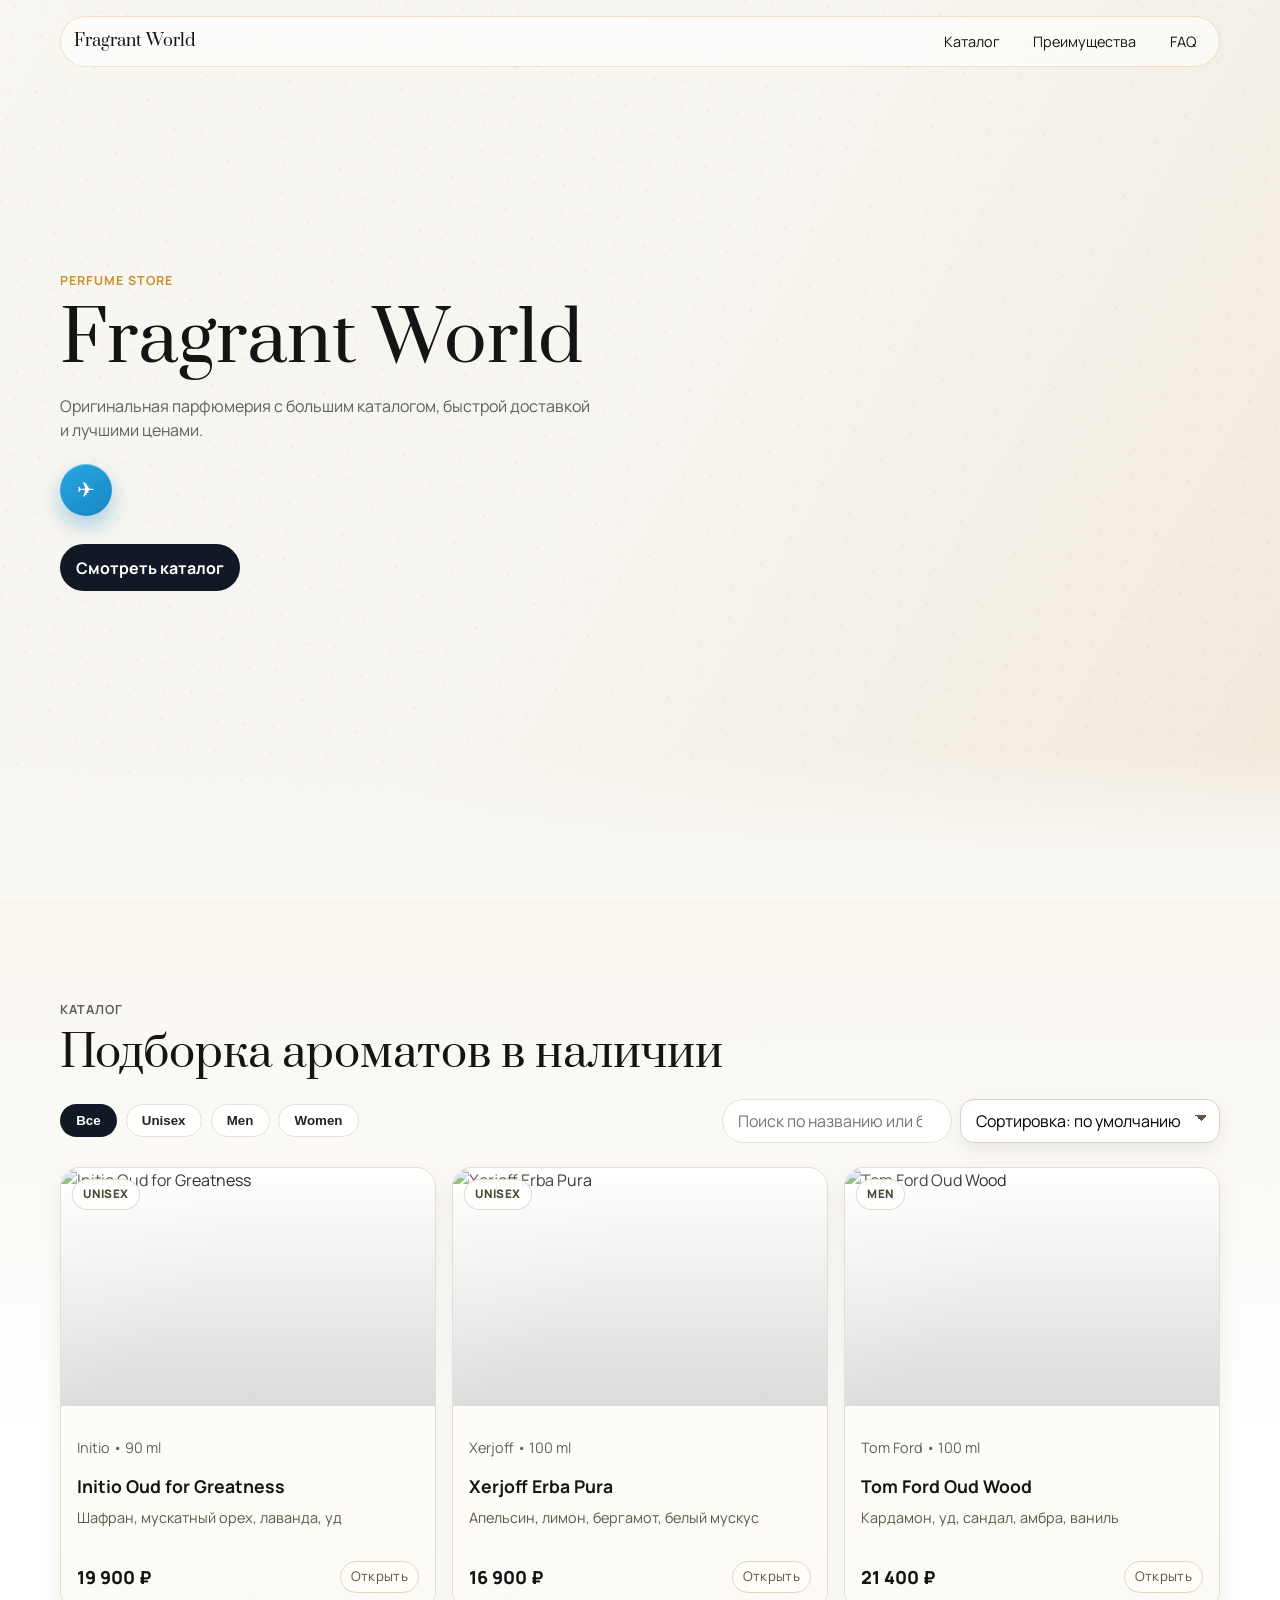
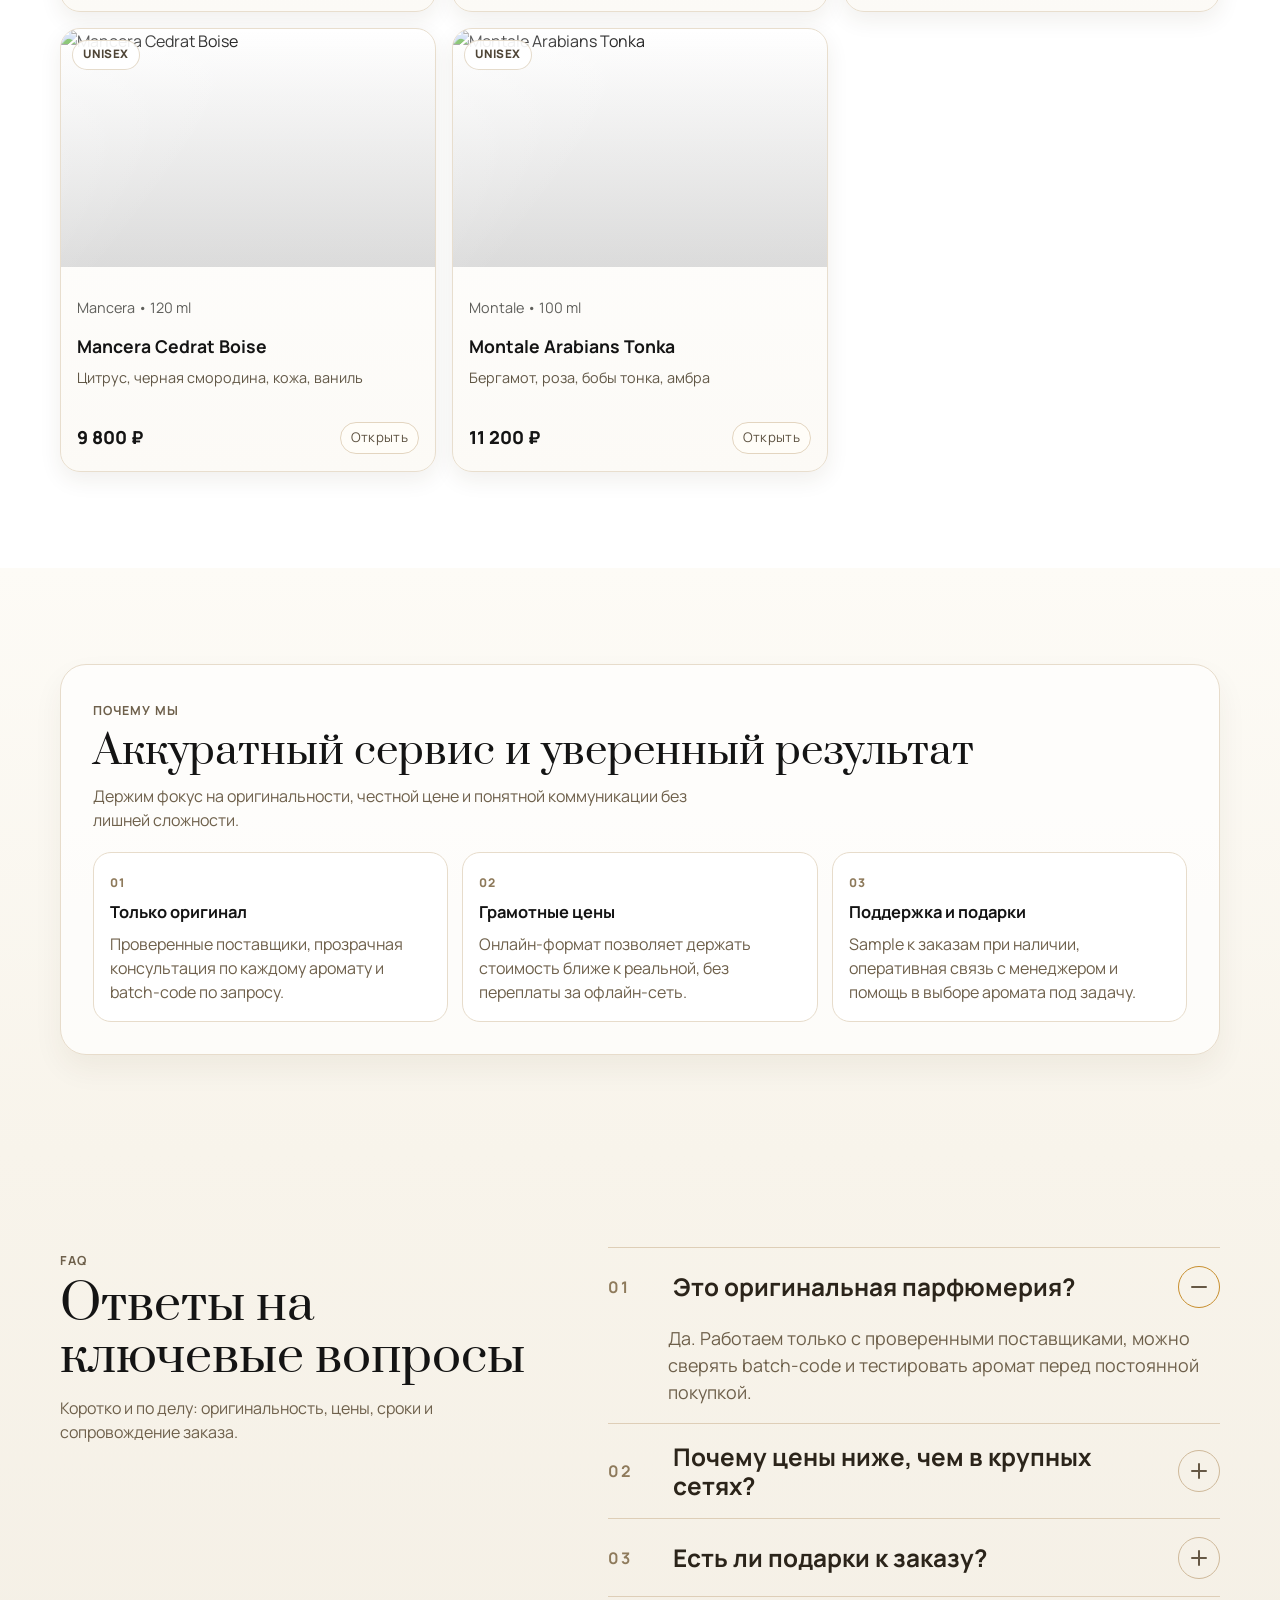
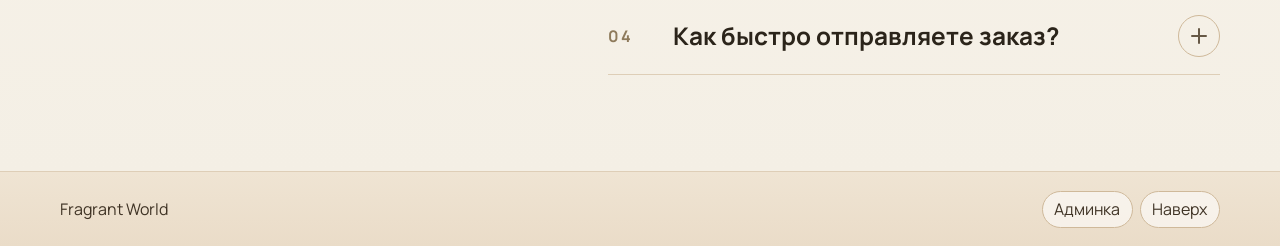
==== index.html @ 187e5f19 "Initial commit: perfume store website with admin panel" ====
<!doctype html>
<html lang="ru">
<head>
  <meta charset="UTF-8" />
  <meta name="viewport" content="width=device-width, initial-scale=1.0" />
  <title>Fragrant World | Каталог парфюмерии</title>
  <link rel="preconnect" href="https://fonts.googleapis.com" />
  <link rel="preconnect" href="https://fonts.gstatic.com" crossorigin />
  <link href="https://fonts.googleapis.com/css2?family=Manrope:wght@400;500;700;800&family=Prata&display=swap" rel="stylesheet" />
  <link rel="stylesheet" href="styles.css" />
</head>
<body>
  <header class="hero" id="top">
    <div class="hero__texture"></div>

    <div class="topbar-wrap">
      <div class="container topbar">
        <a class="brand-mini" href="#top">Fragrant World</a>
        <nav class="top-nav">
          <a href="#catalog">Каталог</a>
          <a href="#about">Преимущества</a>
          <a href="#faq">FAQ</a>
        </nav>
      </div>
    </div>

    <div class="container hero__content">
      <div class="hero__left reveal">
        <p class="eyebrow">Perfume Store</p>
        <h1>Fragrant World</h1>
        <p class="subtitle">Оригинальная парфюмерия с большим каталогом, быстрой доставкой и лучшими ценами.</p>

        <div class="social-row">
          <a class="social-link" href="https://t.me/fragrantworlddstore" target="_blank" rel="noopener" aria-label="Telegram канал">
            <span aria-hidden="true">✈</span>
          </a>
        </div>

        <a class="scroll-link" href="#catalog">Смотреть каталог</a>
      </div>

      <div class="hero__right reveal">
        <div class="model-stage">
          <model-viewer
            id="perfumeModel"
            class="perfume-model"
            src="assets/models/perfume.glb"
            camera-controls
            auto-rotate
            rotation-per-second="18deg"
            shadow-intensity="1"
            exposure="1.08"
            ar
          ></model-viewer>

          <div id="cssBottleFallback" class="bottle-scene" aria-hidden="true" hidden>
            <div class="shadow"></div>
            <div class="bottle">
              <div class="bottle-cap"></div>
              <div class="bottle-neck"></div>
              <div class="bottle-body">
                <span class="label-top">FW</span>
                <span class="label-main">PERFUME</span>
                <span class="label-sub">EXTRAIT</span>
              </div>
              <div class="glow-ring"></div>
            </div>
          </div>
        </div>
      </div>
    </div>
  </header>

  <main>
    <section class="section section--light" id="catalog">
      <div class="container">
        <div class="section-head reveal">
          <p class="eyebrow">Каталог</p>
          <h2>Подборка ароматов в наличии</h2>
        </div>

        <div class="catalog-tools reveal">
          <div class="filters">
            <button class="filter-btn is-active" data-filter="all">Все</button>
            <button class="filter-btn" data-filter="Unisex">Unisex</button>
            <button class="filter-btn" data-filter="Men">Men</button>
            <button class="filter-btn" data-filter="Women">Women</button>
          </div>

          <div class="catalog-tools__right">
            <input id="searchInput" class="search-input" type="search" placeholder="Поиск по названию или бренду" />
            <select id="sortSelect" class="sort-select">
              <option value="default">Сортировка: по умолчанию</option>
              <option value="price-asc">Цена: по возрастанию</option>
              <option value="price-desc">Цена: по убыванию</option>
              <option value="name-asc">Название: А-Я</option>
            </select>
          </div>
        </div>

        <div id="catalogGrid" class="catalog-grid"></div>
      </div>
    </section>

    <section class="section about" id="about">
      <div class="container">
        <div class="about-shell reveal">
          <div class="about-head">
            <p class="eyebrow">Почему мы</p>
            <h2>Аккуратный сервис и уверенный результат</h2>
            <p>Держим фокус на оригинальности, честной цене и понятной коммуникации без лишней сложности.</p>
          </div>

          <div class="about-grid">
            <article class="about-card">
              <span class="about-num">01</span>
              <h3>Только оригинал</h3>
              <p>Проверенные поставщики, прозрачная консультация по каждому аромату и batch-code по запросу.</p>
            </article>
            <article class="about-card">
              <span class="about-num">02</span>
              <h3>Грамотные цены</h3>
              <p>Онлайн-формат позволяет держать стоимость ближе к реальной, без переплаты за офлайн-сеть.</p>
            </article>
            <article class="about-card">
              <span class="about-num">03</span>
              <h3>Поддержка и подарки</h3>
              <p>Sample к заказам при наличии, оперативная связь с менеджером и помощь в выборе аромата под задачу.</p>
            </article>
          </div>
        </div>
      </div>
    </section>

    <section class="section faq" id="faq">
      <div class="container faq-layout reveal">
        <div class="faq-intro">
          <p class="eyebrow">FAQ</p>
          <h2>Ответы на ключевые вопросы</h2>
          <p>Коротко и по делу: оригинальность, цены, сроки и сопровождение заказа.</p>
        </div>

        <div class="faq-list">
          <details class="faq-item" open>
            <summary>
              <span class="faq-index">01</span>
              <span class="faq-q">Это оригинальная парфюмерия?</span>
              <span class="faq-sign" aria-hidden="true"></span>
            </summary>
            <p>Да. Работаем только с проверенными поставщиками, можно сверять batch-code и тестировать аромат перед постоянной покупкой.</p>
          </details>
          <details class="faq-item">
            <summary>
              <span class="faq-index">02</span>
              <span class="faq-q">Почему цены ниже, чем в крупных сетях?</span>
              <span class="faq-sign" aria-hidden="true"></span>
            </summary>
            <p>Онлайн-формат без дорогой офлайн-инфраструктуры, поэтому цена ближе к реальной стоимости аромата.</p>
          </details>
          <details class="faq-item">
            <summary>
              <span class="faq-index">03</span>
              <span class="faq-q">Есть ли подарки к заказу?</span>
              <span class="faq-sign" aria-hidden="true"></span>
            </summary>
            <p>Да, к заказам доступен sample при наличии. Актуальные варианты отправляются в личке перед подтверждением.</p>
          </details>
          <details class="faq-item">
            <summary>
              <span class="faq-index">04</span>
              <span class="faq-q">Как быстро отправляете заказ?</span>
              <span class="faq-sign" aria-hidden="true"></span>
            </summary>
            <p>Обычно подтверждение и отправка занимают 1-2 дня, по наличию и городу сроки уточняет менеджер.</p>
          </details>
        </div>
      </div>
    </section>
  </main>

  <footer class="footer">
    <div class="container footer__inner">
      <p>Fragrant World</p>
      <div class="footer-actions">
        <a class="footer-link" href="admin.html">Админка</a>
        <a class="footer-link" href="#top">Наверх</a>
      </div>
    </div>
  </footer>

  <dialog id="productModal" class="modal">
    <article class="modal-card">
      <button id="modalClose" class="modal-close" type="button" aria-label="Закрыть">×</button>
      <img id="modalImage" class="modal-img" src="" alt="" />
      <div class="modal-content">
        <p id="modalMeta" class="card__meta"></p>
        <h3 id="modalTitle"></h3>
        <p id="modalNotes"></p>
        <div class="card__row">
          <span id="modalPrice" class="price"></span>
          <span id="modalCategory" class="tag"></span>
        </div>
        <a id="modalOrder" class="scroll-link" href="https://t.me/Arsen_Chilingaryan" target="_blank" rel="noopener">Связаться с менеджером</a>
      </div>
    </article>
  </dialog>

  <script src="data.js"></script>
  <script type="module" src="https://unpkg.com/@google/model-viewer/dist/model-viewer.min.js"></script>
  <script src="app.js"></script>
</body>
</html>
---- styles.css ----
:root {
  --bg: #f7f7f4;
  --surface: #ffffff;
  --ink: #141414;
  --muted: #5f5f5b;
  --accent: #c88f2f;
  --accent-soft: #f2dfbf;
  --line: #e8e0d4;
  --shadow: 0 14px 42px rgba(10, 16, 24, 0.09);
}

* {
  box-sizing: border-box;
}

html,
body {
  margin: 0;
  padding: 0;
}

body {
  font-family: 'Manrope', sans-serif;
  background: var(--bg);
  color: var(--ink);
  line-height: 1.5;
  overflow-x: hidden;
}

a {
  color: inherit;
  text-decoration: none;
}

.container {
  width: min(1160px, 92vw);
  margin: 0 auto;
}

.topbar-wrap {
  position: absolute;
  top: 1rem;
  left: 0;
  right: 0;
  z-index: 3;
}

.topbar {
  display: flex;
  justify-content: space-between;
  align-items: center;
  border: 1px solid rgba(200, 143, 47, 0.25);
  border-radius: 999px;
  padding: 0.5rem 0.8rem;
  backdrop-filter: blur(8px);
  background: rgba(255, 255, 255, 0.62);
}

.brand-mini {
  font-family: 'Prata', serif;
  font-size: 1.02rem;
}

.top-nav {
  display: flex;
  gap: 0.8rem;
}

.top-nav a {
  font-size: 0.9rem;
  padding: 0.35rem 0.65rem;
  border-radius: 999px;
  transition: 220ms ease;
}

.top-nav a:hover {
  background: #121826;
  color: #fff;
}

.hero {
  position: relative;
  min-height: 100svh;
  display: grid;
  align-items: center;
  overflow: hidden;
  background: linear-gradient(120deg, #f8f6f1 0%, #f7f5f0 48%, #f0e8da 100%);
}

.hero::after {
  content: '';
  position: absolute;
  left: 0;
  right: 0;
  bottom: -1px;
  height: clamp(90px, 12vw, 150px);
  background: linear-gradient(180deg, rgba(244, 239, 229, 0) 0%, rgba(249, 248, 245, 0.92) 70%, #f9f8f5 100%);
  pointer-events: none;
  z-index: 1;
}

.hero__texture {
  position: absolute;
  inset: -10%;
  background-image: radial-gradient(circle at 1px 1px, rgba(200, 143, 47, 0.12) 1px, transparent 0);
  background-size: 28px 28px;
  transform: rotate(4deg);
}

.hero__content {
  position: relative;
  z-index: 2;
  display: grid;
  grid-template-columns: 1.08fr 1fr;
  gap: 2rem;
  padding: 8rem 0 4rem;
}

.eyebrow {
  display: inline-flex;
  align-items: center;
  gap: 0.5rem;
  margin: 0;
  color: var(--accent);
  letter-spacing: 0.08em;
  text-transform: uppercase;
  font-size: 0.78rem;
  font-weight: 700;
}

.hero h1,
.section-head h2 {
  margin: 0.6rem 0 1rem;
  font-family: 'Prata', serif;
  line-height: 1.1;
  font-weight: 400;
}

.hero h1 {
  font-size: clamp(2.1rem, 6vw, 4.4rem);
}

.subtitle {
  margin: 0;
  color: var(--muted);
  max-width: 54ch;
}

.contact-grid {
  margin-top: 2rem;
  display: grid;
  gap: 0.85rem;
}

.social-row {
  margin-top: 1.35rem;
  display: flex;
  align-items: center;
}

.social-link {
  width: 52px;
  height: 52px;
  border-radius: 50%;
  display: inline-grid;
  place-items: center;
  font-size: 1.3rem;
  color: #fff;
  background: linear-gradient(145deg, #27a8e0, #1786c3);
  box-shadow:
    0 10px 22px rgba(23, 134, 195, 0.36),
    inset 0 1px 0 rgba(255, 255, 255, 0.35);
  transition: transform 220ms ease, box-shadow 220ms ease;
}

.social-link:hover {
  transform: translateY(-2px) scale(1.03);
  box-shadow:
    0 14px 26px rgba(23, 134, 195, 0.42),
    inset 0 1px 0 rgba(255, 255, 255, 0.38);
}

.contact-card {
  background: rgba(255, 255, 255, 0.85);
  border: 1px solid rgba(200, 143, 47, 0.24);
  border-radius: 18px;
  padding: 0.95rem 1.1rem;
  transition: transform 260ms ease, box-shadow 260ms ease, border-color 260ms ease;
}

.contact-card:hover {
  transform: translateY(-2px);
  box-shadow: var(--shadow);
  border-color: rgba(200, 143, 47, 0.5);
}

.contact-card__label {
  display: block;
  color: var(--muted);
  font-size: 0.86rem;
  margin-bottom: 0.2rem;
}

.scroll-link {
  margin-top: 1.8rem;
  display: inline-flex;
  align-items: center;
  gap: 0.5rem;
  padding: 0.7rem 1rem;
  border-radius: 999px;
  background: #121826;
  color: #fff;
  font-weight: 700;
}

.manager-card {
  display: flex;
  align-items: center;
  justify-content: space-between;
  gap: 0.8rem;
}

.manager-icon {
  width: 30px;
  height: 30px;
  border-radius: 50%;
  display: inline-grid;
  place-items: center;
  background: #121826;
  color: #fff;
  font-size: 0.95rem;
  line-height: 1;
}

.hero__right {
  display: grid;
  place-items: center;
}

.model-stage {
  width: min(430px, 90vw);
  aspect-ratio: 1;
  border-radius: 0;
  border: none;
  background: transparent;
  box-shadow: none;
  position: relative;
  overflow: hidden;
}

.perfume-model {
  width: 100%;
  height: 100%;
  --progress-bar-color: #c88f2f;
  --poster-color: transparent;
}

.bottle-scene {
  position: relative;
  width: min(420px, 88vw);
  aspect-ratio: 1;
  perspective: 1000px;
}

#cssBottleFallback {
  position: absolute;
  inset: 0;
  width: 100%;
  height: 100%;
}

.shadow {
  position: absolute;
  width: 60%;
  height: 15%;
  left: 20%;
  bottom: 14%;
  border-radius: 50%;
  background: radial-gradient(circle, rgba(8, 11, 18, 0.25) 0%, rgba(8, 11, 18, 0) 70%);
  filter: blur(6px);
  animation: pulseShadow 3.5s ease-in-out infinite;
}

.bottle {
  position: absolute;
  width: 49%;
  height: 68%;
  left: 25.5%;
  top: 11%;
  transform-style: preserve-3d;
  animation: spinBottle 10s linear infinite;
}

.bottle-cap,
.bottle-neck,
.bottle-body {
  position: absolute;
  left: 50%;
  transform: translateX(-50%);
}

.bottle-cap {
  top: 0;
  width: 24%;
  height: 15%;
  border-radius: 7px;
  background: linear-gradient(145deg, #0f1726, #242d44);
  box-shadow: inset 0 0 0 1px rgba(255, 255, 255, 0.12);
}

.bottle-neck {
  top: 11%;
  width: 18%;
  height: 8%;
  border-radius: 4px;
  background: linear-gradient(160deg, #d8ad57, #ac7d2a);
}

.bottle-body {
  top: 16%;
  width: 100%;
  height: 84%;
  border-radius: 34% 34% 28% 28% / 24% 24% 38% 38%;
  background: linear-gradient(165deg, #2b344f 2%, #161d2f 48%, #394b6a 100%);
  box-shadow:
    inset -18px -22px 26px rgba(14, 20, 34, 0.6),
    inset 15px 22px 28px rgba(255, 255, 255, 0.16),
    0 28px 36px rgba(10, 16, 30, 0.33);
  display: grid;
  place-content: center;
  gap: 0.18rem;
  color: #efe6ce;
  text-align: center;
}

.label-top {
  font-size: 0.82rem;
  letter-spacing: 0.24em;
  opacity: 0.92;
}

.label-main {
  font-family: 'Prata', serif;
  font-size: 1.25rem;
  letter-spacing: 0.08em;
}

.label-sub {
  font-size: 0.74rem;
  letter-spacing: 0.2em;
  opacity: 0.78;
}

.glow-ring {
  position: absolute;
  width: 130%;
  height: 130%;
  inset: -15%;
  border-radius: 50%;
  border: 1px solid rgba(200, 143, 47, 0.34);
  transform: translateZ(-8px);
  animation: ringDrift 5s ease-in-out infinite;
}

.section {
  padding: clamp(3.2rem, 8vw, 6rem) 0;
}

.section--light {
  background: linear-gradient(180deg, #f9f6ef 0%, #fbfaf7 22%, #ffffff 44%);
}

.section-head h2 {
  font-size: clamp(1.6rem, 4vw, 2.7rem);
}

.section-head p {
  margin: 0;
  color: var(--muted);
}

.filters {
  display: flex;
  flex-wrap: wrap;
  gap: 0.55rem;
}

.catalog-tools {
  margin-top: 1.35rem;
  display: flex;
  flex-wrap: wrap;
  gap: 0.8rem;
  align-items: center;
  justify-content: space-between;
}

.catalog-tools__right {
  display: flex;
  gap: 0.5rem;
  flex-wrap: wrap;
}

.search-input,
.sort-select {
  border: 1px solid var(--line);
  border-radius: 999px;
  padding: 0.58rem 0.9rem;
  min-width: 230px;
  background: #fff;
  font: inherit;
}

.sort-select {
  padding-right: 2.4rem;
  border-radius: 14px;
  border-color: #ddd1be;
  background-color: #ffffff;
  background-image:
    linear-gradient(45deg, transparent 50%, #5f5342 50%),
    linear-gradient(135deg, #5f5342 50%, transparent 50%);
  background-position:
    calc(100% - 18px) calc(50% - 3px),
    calc(100% - 12px) calc(50% - 3px);
  background-size: 6px 6px, 6px 6px;
  background-repeat: no-repeat;
  box-shadow: 0 8px 20px rgba(51, 37, 18, 0.08);
  appearance: none;
  -webkit-appearance: none;
  -moz-appearance: none;
  transition: border-color 220ms ease, box-shadow 220ms ease, transform 220ms ease;
}

.sort-select:hover {
  border-color: #c9b59a;
  transform: translateY(-1px);
}

.sort-select:focus {
  outline: none;
  border-color: #c88f2f;
  box-shadow: 0 0 0 3px rgba(200, 143, 47, 0.2);
}

.filter-btn {
  border: 1px solid var(--line);
  background: #fff;
  color: #222;
  border-radius: 999px;
  padding: 0.5rem 0.95rem;
  font-weight: 700;
  cursor: pointer;
  transition: 220ms ease;
}

.filter-btn:hover,
.filter-btn.is-active {
  border-color: transparent;
  color: #fff;
  background: #121826;
}

.catalog-grid {
  margin-top: 1.5rem;
  display: grid;
  grid-template-columns: repeat(3, minmax(0, 1fr));
  gap: 1rem;
}

.card {
  background: linear-gradient(180deg, #ffffff 0%, #fcfaf6 100%);
  border: 1px solid #e8dece;
  border-radius: 20px;
  overflow: hidden;
  box-shadow:
    0 8px 22px rgba(64, 45, 20, 0.08),
    0 1px 0 rgba(255, 255, 255, 0.8) inset;
  transition: transform 220ms ease, box-shadow 220ms ease;
  cursor: pointer;
}

.card:hover {
  transform: translateY(-6px);
  box-shadow:
    0 20px 38px rgba(64, 45, 20, 0.14),
    0 1px 0 rgba(255, 255, 255, 0.9) inset;
}

.card__media {
  position: relative;
}

.card__img {
  width: 100%;
  height: 238px;
  object-fit: cover;
  display: block;
}

.card__gloss {
  position: absolute;
  inset: 0;
  background:
    linear-gradient(130deg, rgba(255, 255, 255, 0.35) 0%, rgba(255, 255, 255, 0) 42%),
    linear-gradient(0deg, rgba(10, 16, 28, 0.14), rgba(10, 16, 28, 0));
  pointer-events: none;
}

.card__chip {
  position: absolute;
  top: 0.7rem;
  left: 0.7rem;
  border-radius: 999px;
  padding: 0.34rem 0.62rem;
  background: rgba(255, 255, 255, 0.92);
  border: 1px solid rgba(227, 215, 198, 0.9);
  color: #4f4536;
  font-size: 0.73rem;
  letter-spacing: 0.04em;
  text-transform: uppercase;
  font-weight: 800;
}

.card__body {
  padding: 1.02rem 1.02rem 1.08rem;
}

.card__meta {
  color: var(--muted);
  font-size: 0.9rem;
}

.card h3 {
  margin: 0.25rem 0 0.45rem;
  font-size: 1.1rem;
}

.card__notes {
  margin: 0;
  color: #615746;
  font-size: 0.9rem;
  min-height: 42px;
}

.card__row {
  margin-top: 0.8rem;
  display: flex;
  justify-content: space-between;
  align-items: center;
}

.price {
  font-weight: 800;
  font-size: 1.12rem;
}

.card__open {
  font-size: 0.83rem;
  letter-spacing: 0.02em;
  color: #5d5241;
  border: 1px solid #e3d5c0;
  border-radius: 999px;
  padding: 0.32rem 0.62rem;
  background: #fffdf8;
}

.tag {
  font-size: 0.78rem;
  letter-spacing: 0.04em;
  text-transform: uppercase;
  border-radius: 999px;
  padding: 0.25rem 0.58rem;
  background: var(--accent-soft);
  color: #6f4d13;
}

.about {
  background: linear-gradient(180deg, #fdfbf6 0%, #f8f4eb 100%);
}

.about-shell {
  border: 1px solid #e7dccb;
  border-radius: 26px;
  background: rgba(255, 255, 255, 0.7);
  padding: clamp(1.2rem, 3vw, 2rem);
  box-shadow: 0 14px 30px rgba(67, 46, 19, 0.06);
}

.about-head h2 {
  margin: 0.5rem 0 0.7rem;
  font-family: 'Prata', serif;
  font-size: clamp(1.6rem, 4vw, 2.5rem);
  font-weight: 400;
  line-height: 1.1;
}

.about-head p {
  margin: 0;
  color: #6e604b;
  max-width: 62ch;
}

.about-grid {
  margin-top: 1.2rem;
  display: grid;
  grid-template-columns: repeat(3, minmax(0, 1fr));
  gap: 0.9rem;
}

.about-card {
  border: 1px solid #e7dccb;
  border-radius: 18px;
  background: #fff;
  padding: 1rem 1rem 1.05rem;
}

.about-card h3 {
  margin: 0 0 0.45rem;
  font-size: 1.03rem;
}

.about-card p {
  margin: 0;
  color: #6e604b;
}

.about-num {
  display: inline-flex;
  margin-bottom: 0.55rem;
  font-size: 0.75rem;
  letter-spacing: 0.08em;
  color: #8e7a5b;
  font-weight: 800;
}

.faq {
  background: linear-gradient(180deg, #f8f4eb 0%, #f4efe5 100%);
}

.faq-layout {
  display: grid;
  grid-template-columns: 0.9fr 1.1fr;
  gap: clamp(1.2rem, 5vw, 3rem);
  align-items: start;
}

.faq-intro h2 {
  margin: 0.5rem 0 0.8rem;
  font-family: 'Prata', serif;
  font-size: clamp(1.7rem, 4vw, 3rem);
  font-weight: 400;
  line-height: 1.08;
}

.faq-intro p {
  margin: 0;
  color: #6e604b;
  max-width: 42ch;
}

.faq-list {
  border-top: 1px solid #deceb7;
}

.faq-item {
  border-bottom: 1px solid #deceb7;
}

.faq-item summary {
  list-style: none;
  display: grid;
  grid-template-columns: 52px 1fr auto;
  align-items: center;
  gap: 0.8rem;
  padding: 1.1rem 0;
  cursor: pointer;
}

.faq-item summary::-webkit-details-marker {
  display: none;
}

.faq-index {
  color: #8e7a5b;
  font-weight: 700;
  letter-spacing: 0.08em;
}

.faq-q {
  font-size: clamp(1.1rem, 1.9vw, 1.9rem);
  line-height: 1.2;
  font-weight: 700;
  color: #2b241a;
}

.faq-sign {
  width: 42px;
  height: 42px;
  border: 1px solid #cfb99a;
  border-radius: 50%;
  display: inline-grid;
  place-items: center;
  position: relative;
  flex-shrink: 0;
}

.faq-sign::before,
.faq-sign::after {
  content: '';
  position: absolute;
  width: 16px;
  height: 2px;
  background: #665845;
  border-radius: 999px;
}

.faq-sign::after {
  transform: rotate(90deg);
}

.faq-item[open] .faq-sign {
  border-color: #c88f2f;
}

.faq-item[open] .faq-sign::after {
  opacity: 0;
}

.faq-item p {
  margin: 0 0 1.1rem 60px;
  color: #6e604b;
  font-size: 1.12rem;
  max-width: 50ch;
}

.footer {
  background: linear-gradient(180deg, #efe4d3 0%, #eadcc8 100%);
  color: #3f3325;
  border-top: 1px solid #deceb7;
}

.footer__inner {
  min-height: 74px;
  display: flex;
  align-items: center;
  justify-content: space-between;
  gap: 0.8rem;
}

.footer-actions {
  display: flex;
  align-items: center;
  gap: 0.45rem;
  flex-wrap: wrap;
}

.footer-link {
  border: 1px solid #cfb99a;
  background: rgba(255, 255, 255, 0.58);
  border-radius: 999px;
  padding: 0.35rem 0.72rem;
  transition: 220ms ease;
}

.footer-link:hover {
  border-color: #bfa076;
  background: #fff8ee;
}

.reveal {
  opacity: 0;
  transform: translateY(14px);
  transition: opacity 0.7s ease, transform 0.7s ease;
}

.reveal.is-visible {
  opacity: 1;
  transform: translateY(0);
}

.admin-layout {
  min-height: 100svh;
  background: linear-gradient(180deg, #faf6ef 0%, #f4ecdf 100%);
}

.admin-wrap {
  width: min(1120px, 92vw);
  margin: 0 auto;
  padding: 2.1rem 0 4rem;
}

.admin-top {
  display: flex;
  justify-content: space-between;
  gap: 1rem;
  align-items: center;
  margin-bottom: 1.1rem;
}

.admin-title {
  margin: 0.35rem 0 0;
  font-family: 'Prata', serif;
  font-weight: 400;
  line-height: 1.1;
}

.admin-sub {
  margin: 0.45rem 0 0;
  color: #6e604b;
  max-width: 54ch;
}

.admin-grid {
  display: grid;
  grid-template-columns: 360px 1fr;
  gap: 1rem;
}

.panel {
  background: linear-gradient(180deg, #ffffff 0%, #fdfaf4 100%);
  border: 1px solid #e7dccb;
  border-radius: 20px;
  padding: 1rem 1rem 1.05rem;
  box-shadow: 0 12px 30px rgba(67, 46, 19, 0.08);
}

.panel h3 {
  margin-top: 0;
  margin-bottom: 0.2rem;
}

.panel-note {
  margin: 0 0 0.8rem;
  color: #6e604b;
  font-size: 0.9rem;
}

.upload-label {
  font-size: 0.86rem;
  color: #6e604b;
}

.admin-actions {
  margin-top: 0.7rem;
}

.form {
  display: grid;
  gap: 0.72rem;
}

.form input,
.form textarea,
.form select,
.form button {
  width: 100%;
  border-radius: 12px;
  border: 1px solid #e6d9c6;
  background: #fffdf9;
  padding: 0.68rem 0.78rem;
  font: inherit;
}

.form input:focus,
.form textarea:focus,
.form select:focus {
  outline: none;
  border-color: #c88f2f;
  box-shadow: 0 0 0 3px rgba(200, 143, 47, 0.18);
}

.form textarea {
  min-height: 90px;
  resize: vertical;
}

.form button,
.btn {
  border: none;
  cursor: pointer;
  font-weight: 800;
  background: #4f3b24;
  color: #fff;
  border-radius: 12px;
  padding: 0.66rem 0.82rem;
}

.btn-row {
  display: flex;
  gap: 0.55rem;
}

.btn-ghost {
  border: 1px solid #d7c4a8;
  background: #fffaf1;
  color: #4b3b27;
}

.admin-list {
  display: grid;
  gap: 0.7rem;
}

.item-row {
  border: 1px solid #e7dccb;
  border-radius: 12px;
  padding: 0.7rem;
  display: grid;
  grid-template-columns: 56px 1fr auto;
  gap: 0.6rem;
  align-items: center;
}

.item-row img {
  width: 56px;
  height: 56px;
  border-radius: 10px;
  object-fit: cover;
}

.item-row p {
  margin: 0;
  font-size: 0.88rem;
  color: var(--muted);
}

.danger {
  background: #8f2d2d;
  color: #fff;
  border: none;
  border-radius: 9px;
  padding: 0.45rem 0.7rem;
  cursor: pointer;
}

.row-actions {
  display: grid;
  gap: 0.35rem;
}

.btn-small {
  border: none;
  border-radius: 8px;
  padding: 0.4rem 0.62rem;
  font-weight: 700;
  cursor: pointer;
}

.btn-edit {
  background: #6b512f;
  color: #fff;
}

.modal {
  border: none;
  padding: 0;
  background: transparent;
  max-width: 860px;
  width: calc(100% - 2rem);
}

.modal::backdrop {
  background: rgba(7, 11, 18, 0.56);
  backdrop-filter: blur(3px);
}

.modal-card {
  background: #fff;
  border-radius: 18px;
  overflow: hidden;
  display: grid;
  grid-template-columns: 1fr 1fr;
  position: relative;
}

.modal-close {
  position: absolute;
  right: 0.7rem;
  top: 0.45rem;
  border: none;
  width: 34px;
  height: 34px;
  border-radius: 50%;
  font-size: 1.3rem;
  background: rgba(255, 255, 255, 0.9);
  cursor: pointer;
}

.modal-img {
  width: 100%;
  height: 100%;
  min-height: 360px;
  object-fit: cover;
}

.modal-content {
  padding: 1rem;
}

.modal-content h3 {
  margin: 0.3rem 0 0.6rem;
}

.modal-content p {
  color: var(--muted);
}

@keyframes spinBottle {
  0% {
    transform: rotateY(0deg) rotateX(-7deg);
  }
  50% {
    transform: rotateY(180deg) rotateX(7deg);
  }
  100% {
    transform: rotateY(360deg) rotateX(-7deg);
  }
}

@keyframes pulseShadow {
  0%,
  100% {
    transform: scale(1);
    opacity: 0.43;
  }
  50% {
    transform: scale(0.88);
    opacity: 0.2;
  }
}

@keyframes ringDrift {
  0%,
  100% {
    transform: translateZ(-8px) scale(1);
    opacity: 0.5;
  }
  50% {
    transform: translateZ(-8px) scale(1.08);
    opacity: 0.15;
  }
}

@media (max-width: 980px) {
  .hero__content,
  .admin-grid {
    grid-template-columns: 1fr;
  }

  .catalog-grid {
    grid-template-columns: repeat(2, minmax(0, 1fr));
  }

  .hero {
    min-height: unset;
  }

  .about-grid {
    grid-template-columns: 1fr;
  }

  .faq-layout {
    grid-template-columns: 1fr;
  }

  .modal-card {
    grid-template-columns: 1fr;
  }

  .model-stage {
    width: min(400px, 100%);
  }

  .hero__content {
    gap: 1.4rem;
    padding-top: 7rem;
  }

  .section {
    padding: clamp(2.6rem, 7vw, 4.2rem) 0;
  }
}

@media (max-width: 620px) {
  .footer__inner {
    min-height: 82px;
    flex-direction: column;
    justify-content: center;
    align-items: flex-start;
    padding: 0.6rem 0;
  }

  .container {
    width: min(1160px, 94vw);
  }

  .catalog-grid {
    grid-template-columns: 1fr;
    gap: 0.8rem;
  }

  .hero__content {
    padding: 5.4rem 0 2.2rem;
    gap: 1rem;
  }

  .hero h1 {
    font-size: clamp(2rem, 12vw, 3.2rem);
    margin-bottom: 0.6rem;
  }

  .subtitle {
    font-size: 1rem;
    line-height: 1.45;
  }

  .topbar-wrap {
    top: 0.55rem;
  }

  .topbar {
    border-radius: 14px;
    padding: 0.45rem 0.6rem;
    gap: 0.3rem;
  }

  .admin-top {
    align-items: flex-start;
  }

  .top-nav {
    flex-wrap: wrap;
    gap: 0.35rem;
  }

  .top-nav a {
    padding: 0.28rem 0.5rem;
    font-size: 0.78rem;
  }

  .social-link {
    width: 46px;
    height: 46px;
    font-size: 1.15rem;
  }

  .catalog-tools__right {
    width: 100%;
    gap: 0.45rem;
  }

  .search-input,
  .sort-select {
    width: 100%;
    min-width: 0;
    min-height: 46px;
    border-radius: 13px;
  }

  .filter-btn {
    padding: 0.48rem 0.8rem;
    font-size: 0.98rem;
  }

  .card {
    border-radius: 16px;
  }

  .card__img {
    height: 220px;
  }

  .card__body {
    padding: 0.9rem;
  }

  .about-shell {
    border-radius: 18px;
    padding: 1rem;
  }

  .about-card {
    border-radius: 14px;
  }

  .faq-item summary {
    grid-template-columns: 36px 1fr auto;
    gap: 0.5rem;
    padding: 0.9rem 0;
  }

  .faq-sign {
    width: 34px;
    height: 34px;
  }

  .faq-item p {
    margin: 0 0 1rem 0;
    font-size: 1rem;
  }

  .item-row {
    grid-template-columns: 56px 1fr;
  }

  .item-row button {
    grid-column: 1 / -1;
  }
}
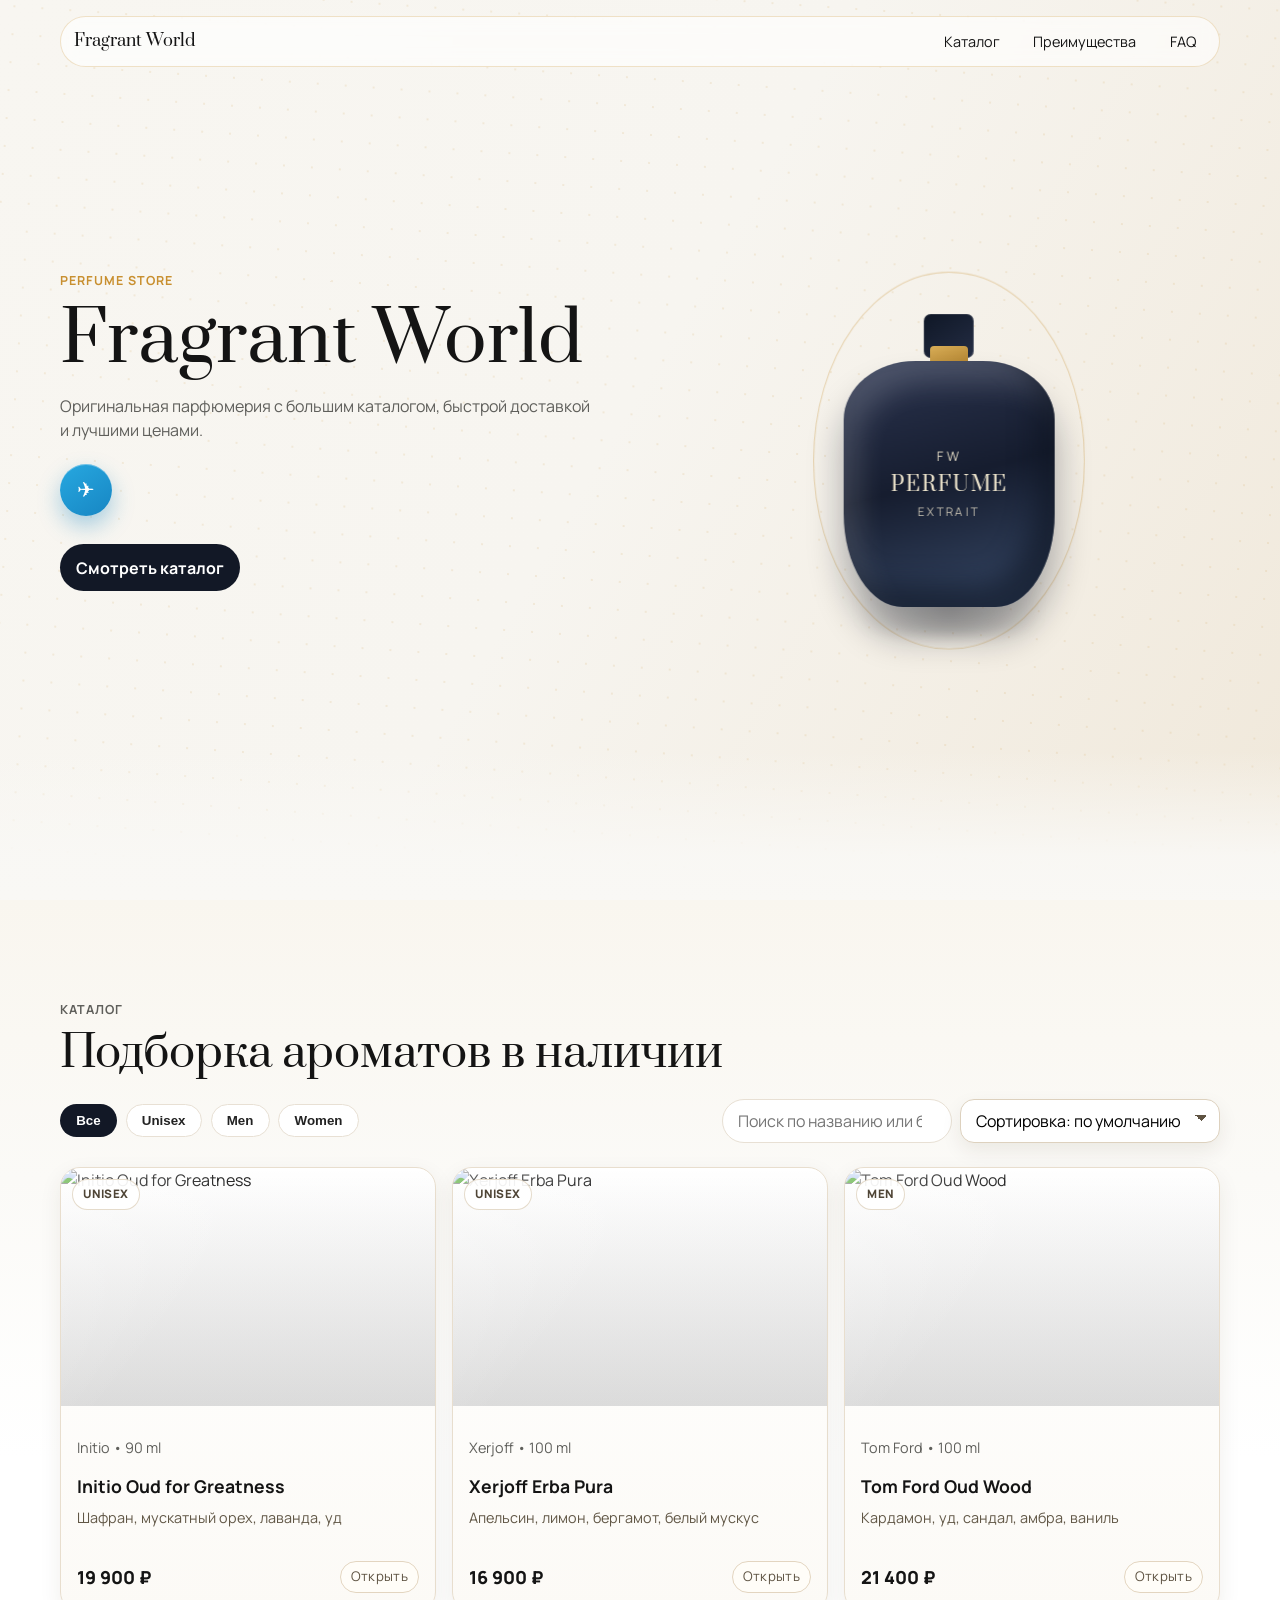
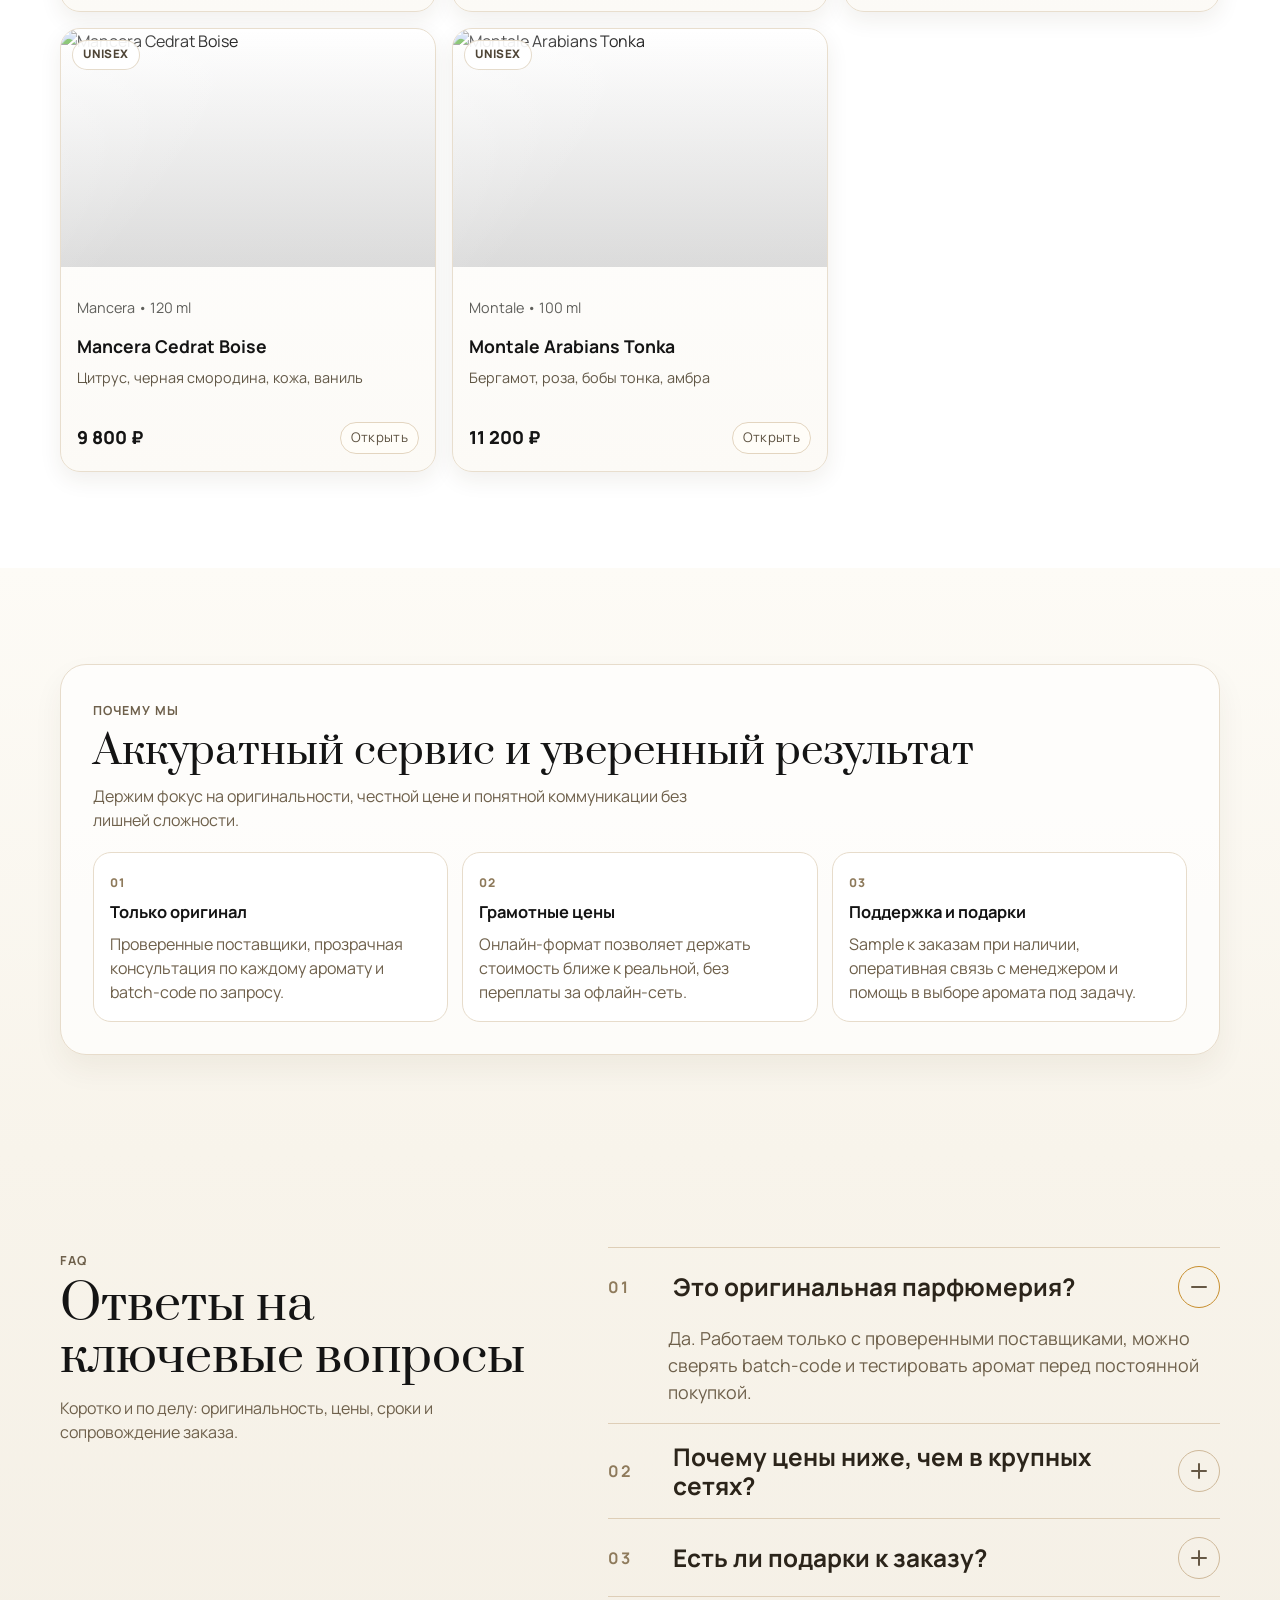
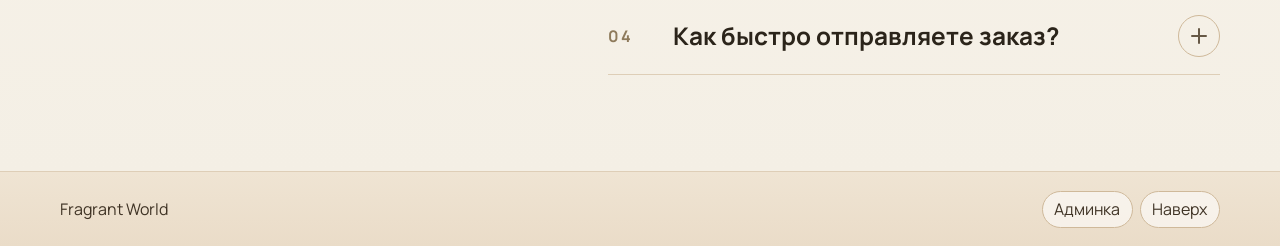
==== commit c2281b8a: "Fix model-viewer fallback for Vercel deploy" ====
--- a/index.html
+++ b/index.html
@@ -53,7 +53,7 @@
             ar
           ></model-viewer>
 
-          <div id="cssBottleFallback" class="bottle-scene" aria-hidden="true" hidden>
+          <div id="cssBottleFallback" class="bottle-scene" aria-hidden="true">
             <div class="shadow"></div>
             <div class="bottle">
               <div class="bottle-cap"></div>
@@ -207,6 +207,7 @@
 
   <script src="data.js"></script>
   <script type="module" src="https://unpkg.com/@google/model-viewer/dist/model-viewer.min.js"></script>
+  <script nomodule src="https://unpkg.com/@google/model-viewer/dist/model-viewer-legacy.js"></script>
   <script src="app.js"></script>
 </body>
 </html>
--- a/styles.css
+++ b/styles.css
@@ -253,6 +253,12 @@
   height: 100%;
   --progress-bar-color: #c88f2f;
   --poster-color: transparent;
+  opacity: 0;
+  transition: opacity 420ms ease;
+}
+
+.perfume-model.is-ready {
+  opacity: 1;
 }
 
 .bottle-scene {
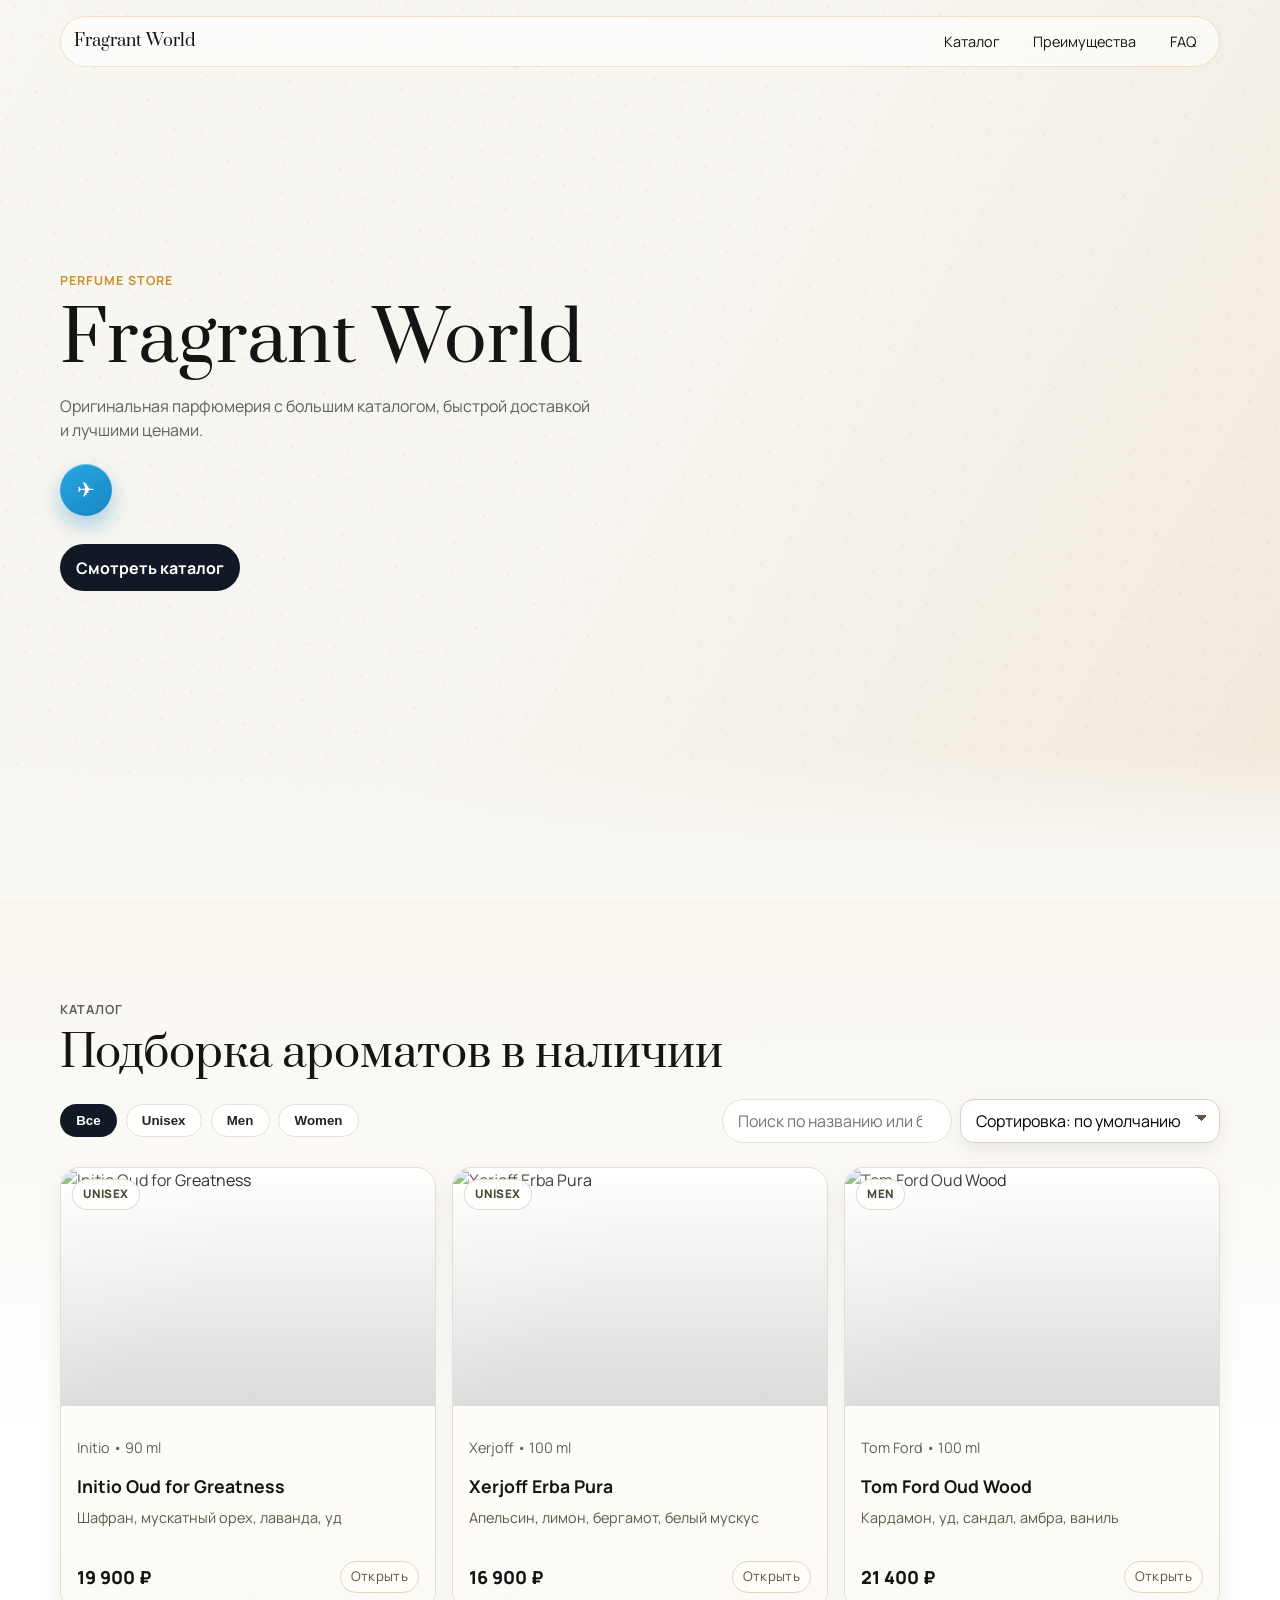
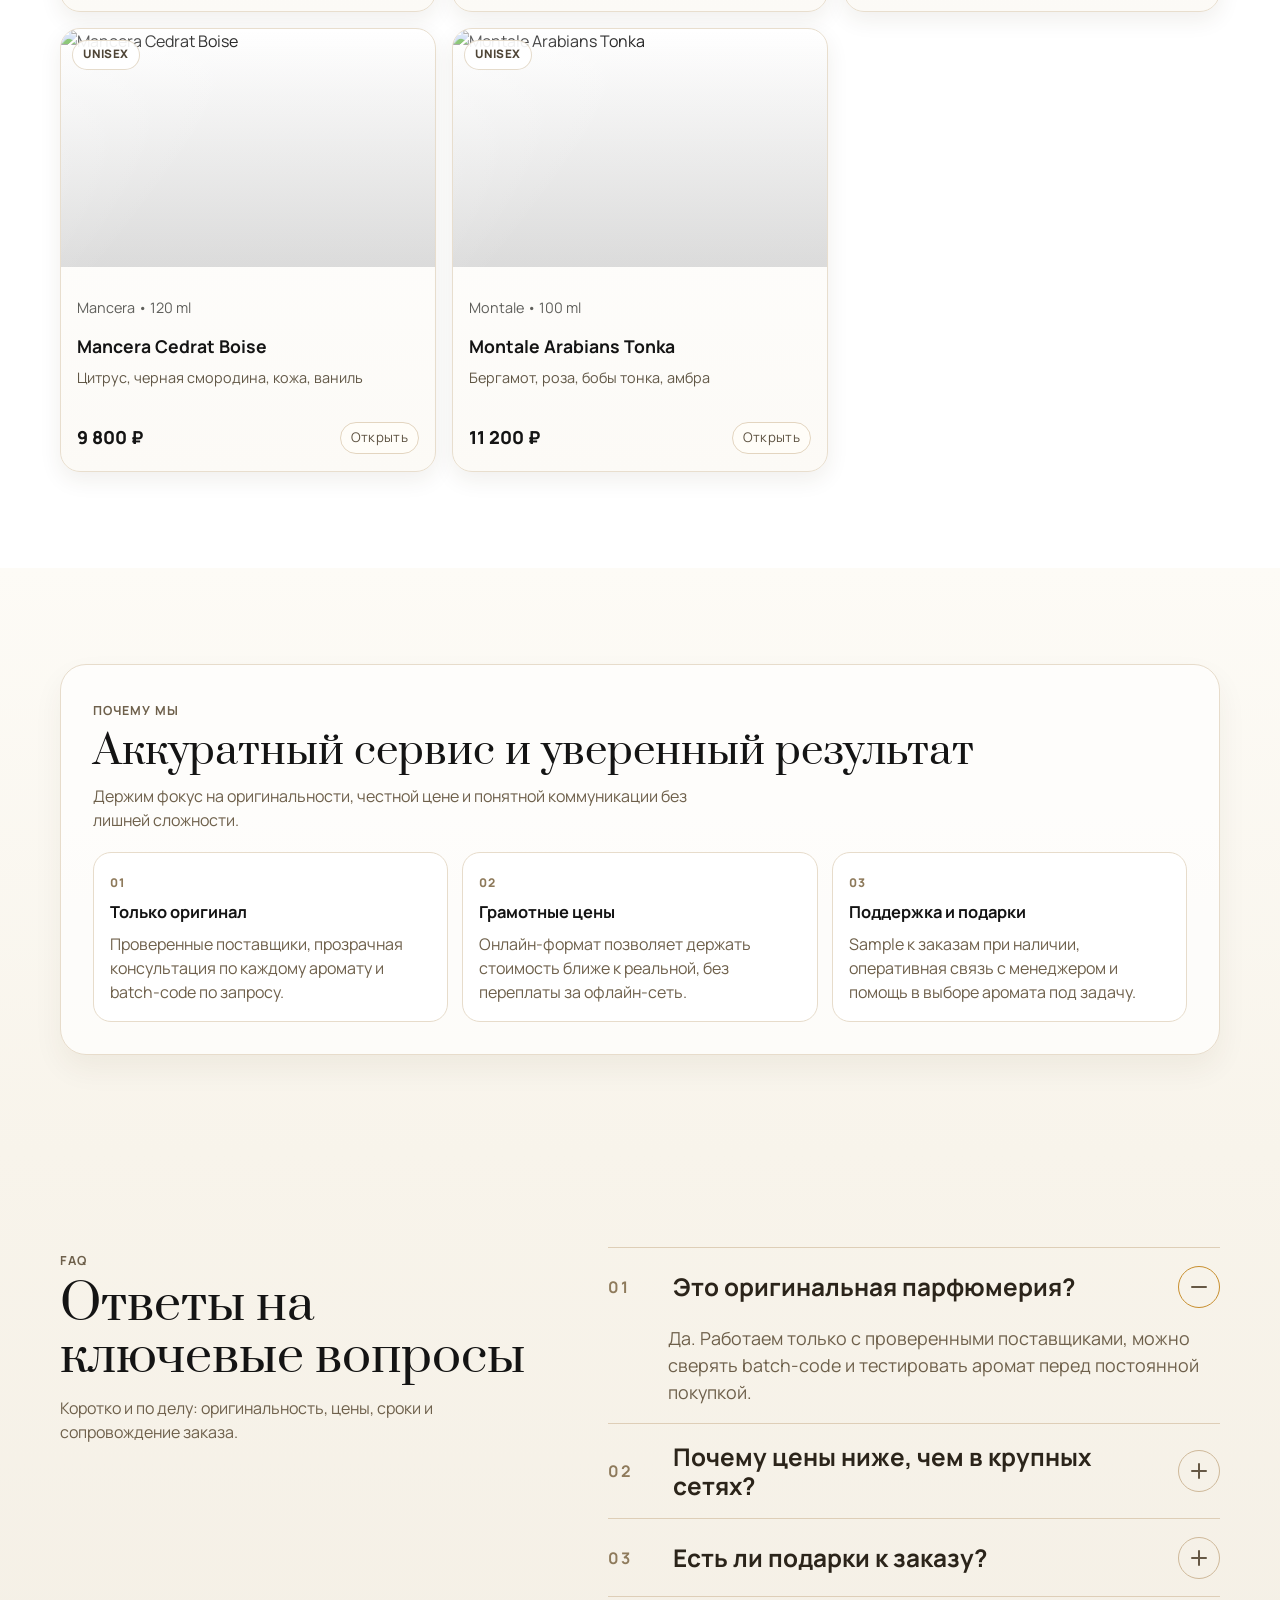
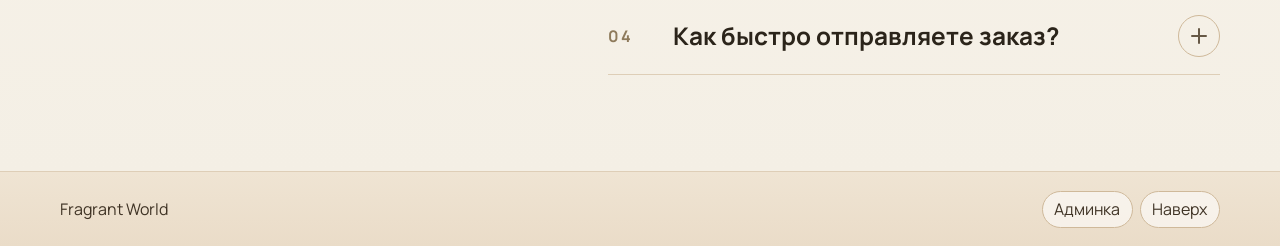
==== commit ef07868e: "Use local model-viewer and remove fallback animation" ====
--- a/index.html
+++ b/index.html
@@ -52,20 +52,6 @@
             exposure="1.08"
             ar
           ></model-viewer>
-
-          <div id="cssBottleFallback" class="bottle-scene" aria-hidden="true">
-            <div class="shadow"></div>
-            <div class="bottle">
-              <div class="bottle-cap"></div>
-              <div class="bottle-neck"></div>
-              <div class="bottle-body">
-                <span class="label-top">FW</span>
-                <span class="label-main">PERFUME</span>
-                <span class="label-sub">EXTRAIT</span>
-              </div>
-              <div class="glow-ring"></div>
-            </div>
-          </div>
         </div>
       </div>
     </div>
@@ -206,8 +192,7 @@
   </dialog>
 
   <script src="data.js"></script>
-  <script type="module" src="https://unpkg.com/@google/model-viewer/dist/model-viewer.min.js"></script>
-  <script nomodule src="https://unpkg.com/@google/model-viewer/dist/model-viewer-legacy.js"></script>
+  <script type="module" src="vendor/model-viewer.min.js"></script>
   <script src="app.js"></script>
 </body>
 </html>
--- a/styles.css
+++ b/styles.css
@@ -253,26 +253,12 @@
   height: 100%;
   --progress-bar-color: #c88f2f;
   --poster-color: transparent;
-  opacity: 0;
+  opacity: 1;
   transition: opacity 420ms ease;
 }
 
 .perfume-model.is-ready {
   opacity: 1;
-}
-
-.bottle-scene {
-  position: relative;
-  width: min(420px, 88vw);
-  aspect-ratio: 1;
-  perspective: 1000px;
-}
-
-#cssBottleFallback {
-  position: absolute;
-  inset: 0;
-  width: 100%;
-  height: 100%;
 }
 
 .shadow {
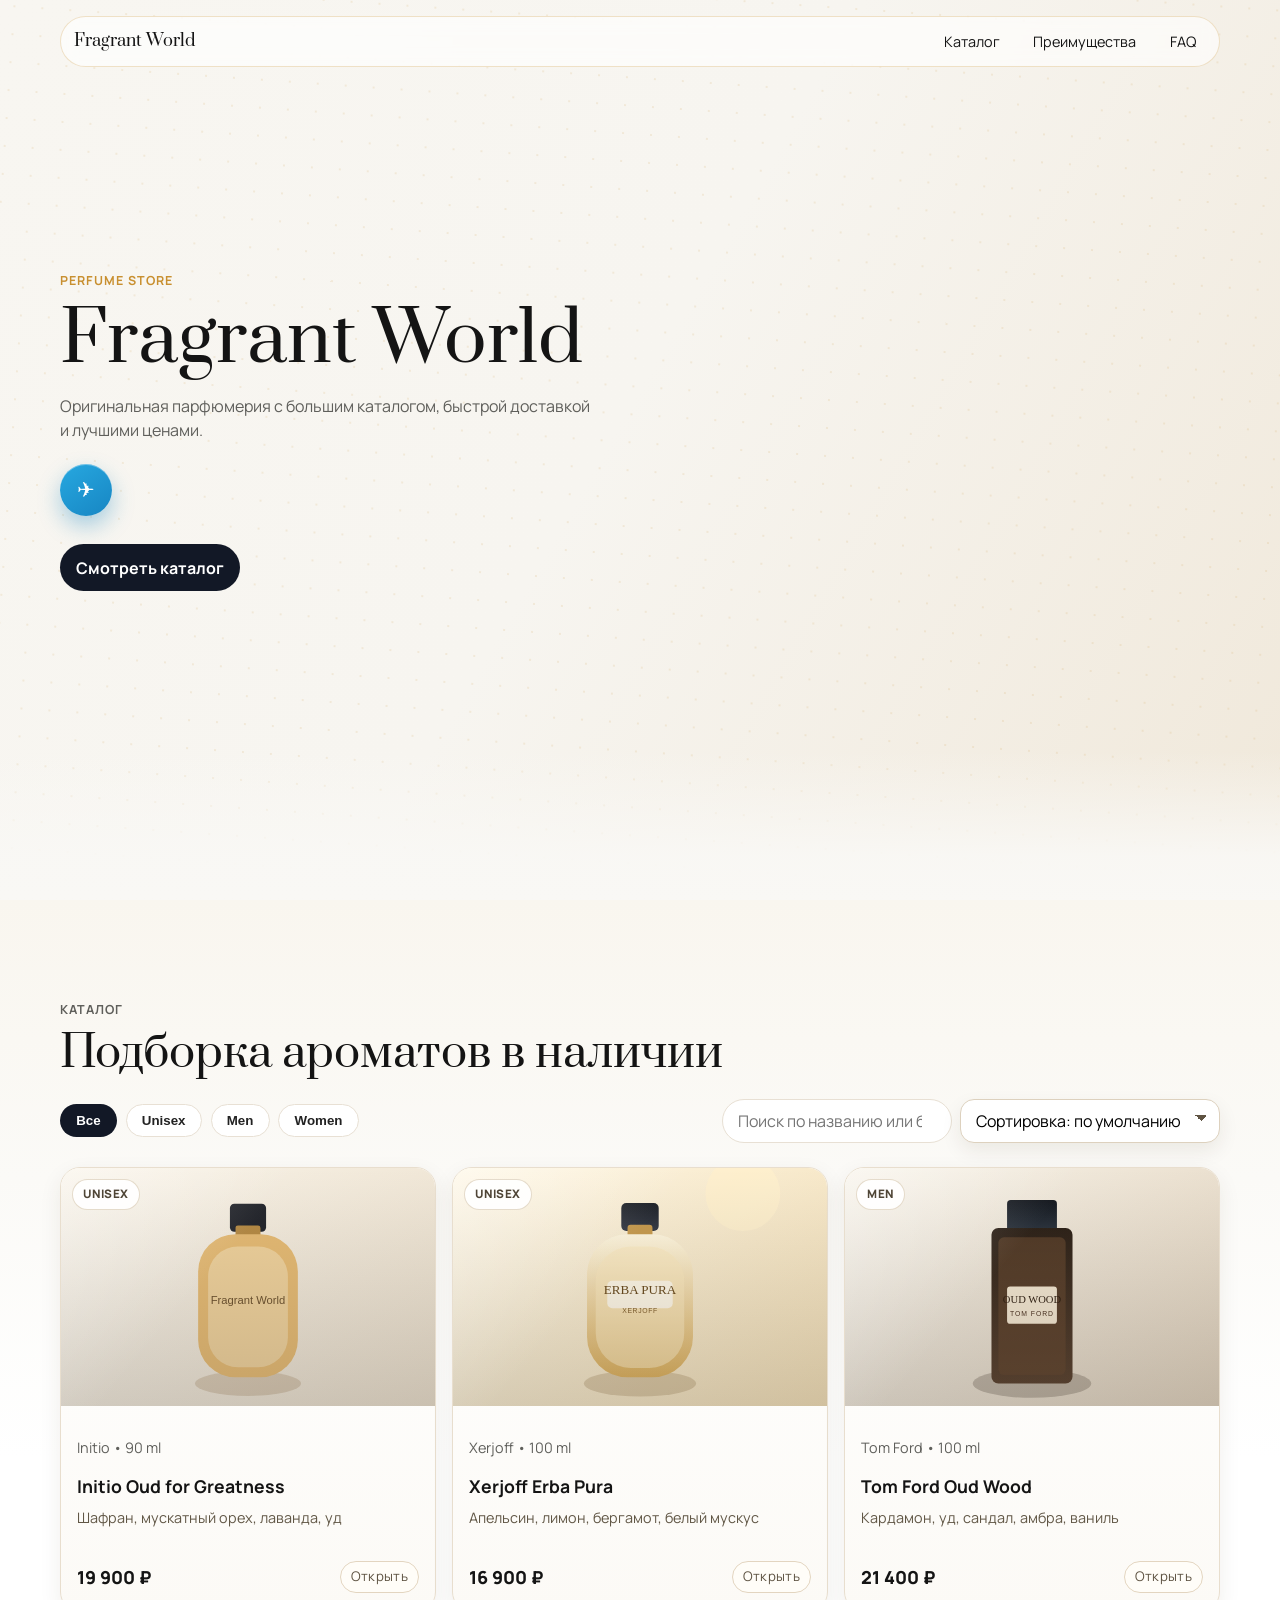
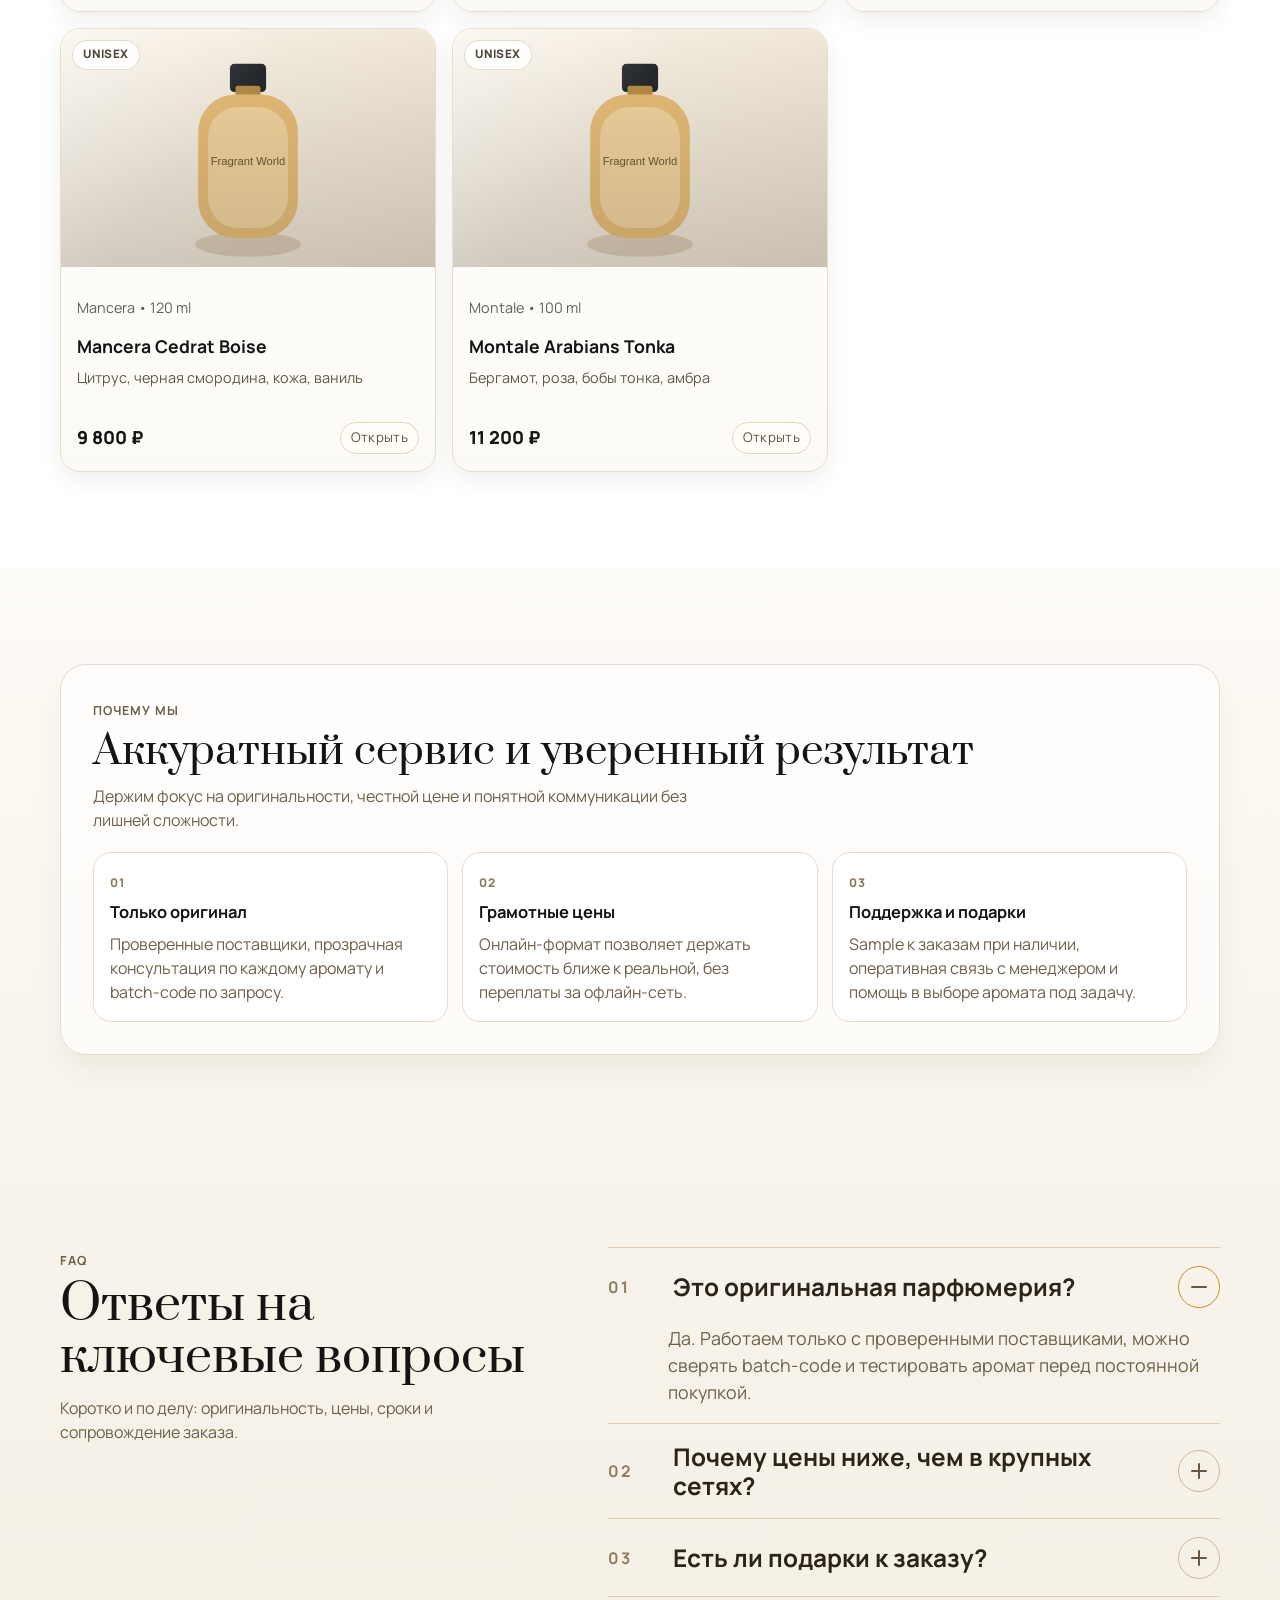
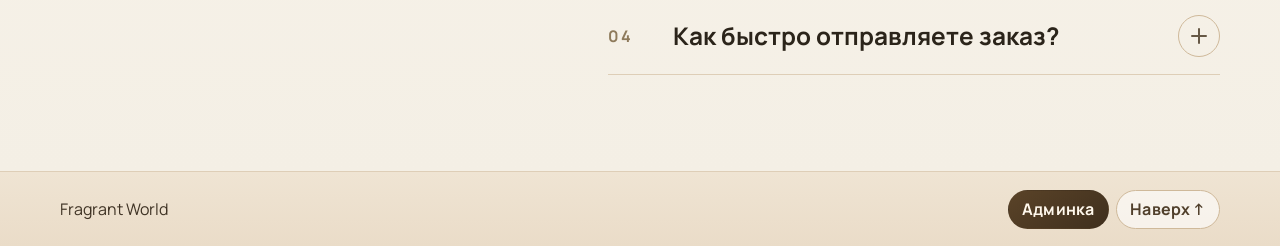
==== commit 5716d65d: "Polish footer buttons and fix missing perfume card images" ====
--- a/index.html
+++ b/index.html
@@ -168,8 +168,8 @@
     <div class="container footer__inner">
       <p>Fragrant World</p>
       <div class="footer-actions">
-        <a class="footer-link" href="admin.html">Админка</a>
-        <a class="footer-link" href="#top">Наверх</a>
+        <a class="footer-link footer-link--primary" href="admin.html">Админка</a>
+        <a class="footer-link" href="#top">Наверх ↑</a>
       </div>
     </div>
   </footer>
--- a/styles.css
+++ b/styles.css
@@ -747,15 +747,31 @@
 
 .footer-link {
   border: 1px solid #cfb99a;
-  background: rgba(255, 255, 255, 0.58);
+  background: rgba(255, 255, 255, 0.62);
   border-radius: 999px;
-  padding: 0.35rem 0.72rem;
-  transition: 220ms ease;
+  padding: 0.4rem 0.84rem;
+  color: #503f2b;
+  font-weight: 700;
+  letter-spacing: 0.01em;
+  transition: transform 220ms ease, border-color 220ms ease, background-color 220ms ease, box-shadow 220ms ease;
 }
 
 .footer-link:hover {
-  border-color: #bfa076;
-  background: #fff8ee;
+  transform: translateY(-1px);
+  border-color: #b8915f;
+  background: #fffaf1;
+  box-shadow: 0 8px 16px rgba(67, 46, 19, 0.1);
+}
+
+.footer-link--primary {
+  background: linear-gradient(145deg, #5a4328, #3f2f1d);
+  color: #fff8ec;
+  border-color: transparent;
+}
+
+.footer-link--primary:hover {
+  background: linear-gradient(145deg, #6a4f2f, #4a3722);
+  border-color: transparent;
 }
 
 .reveal {
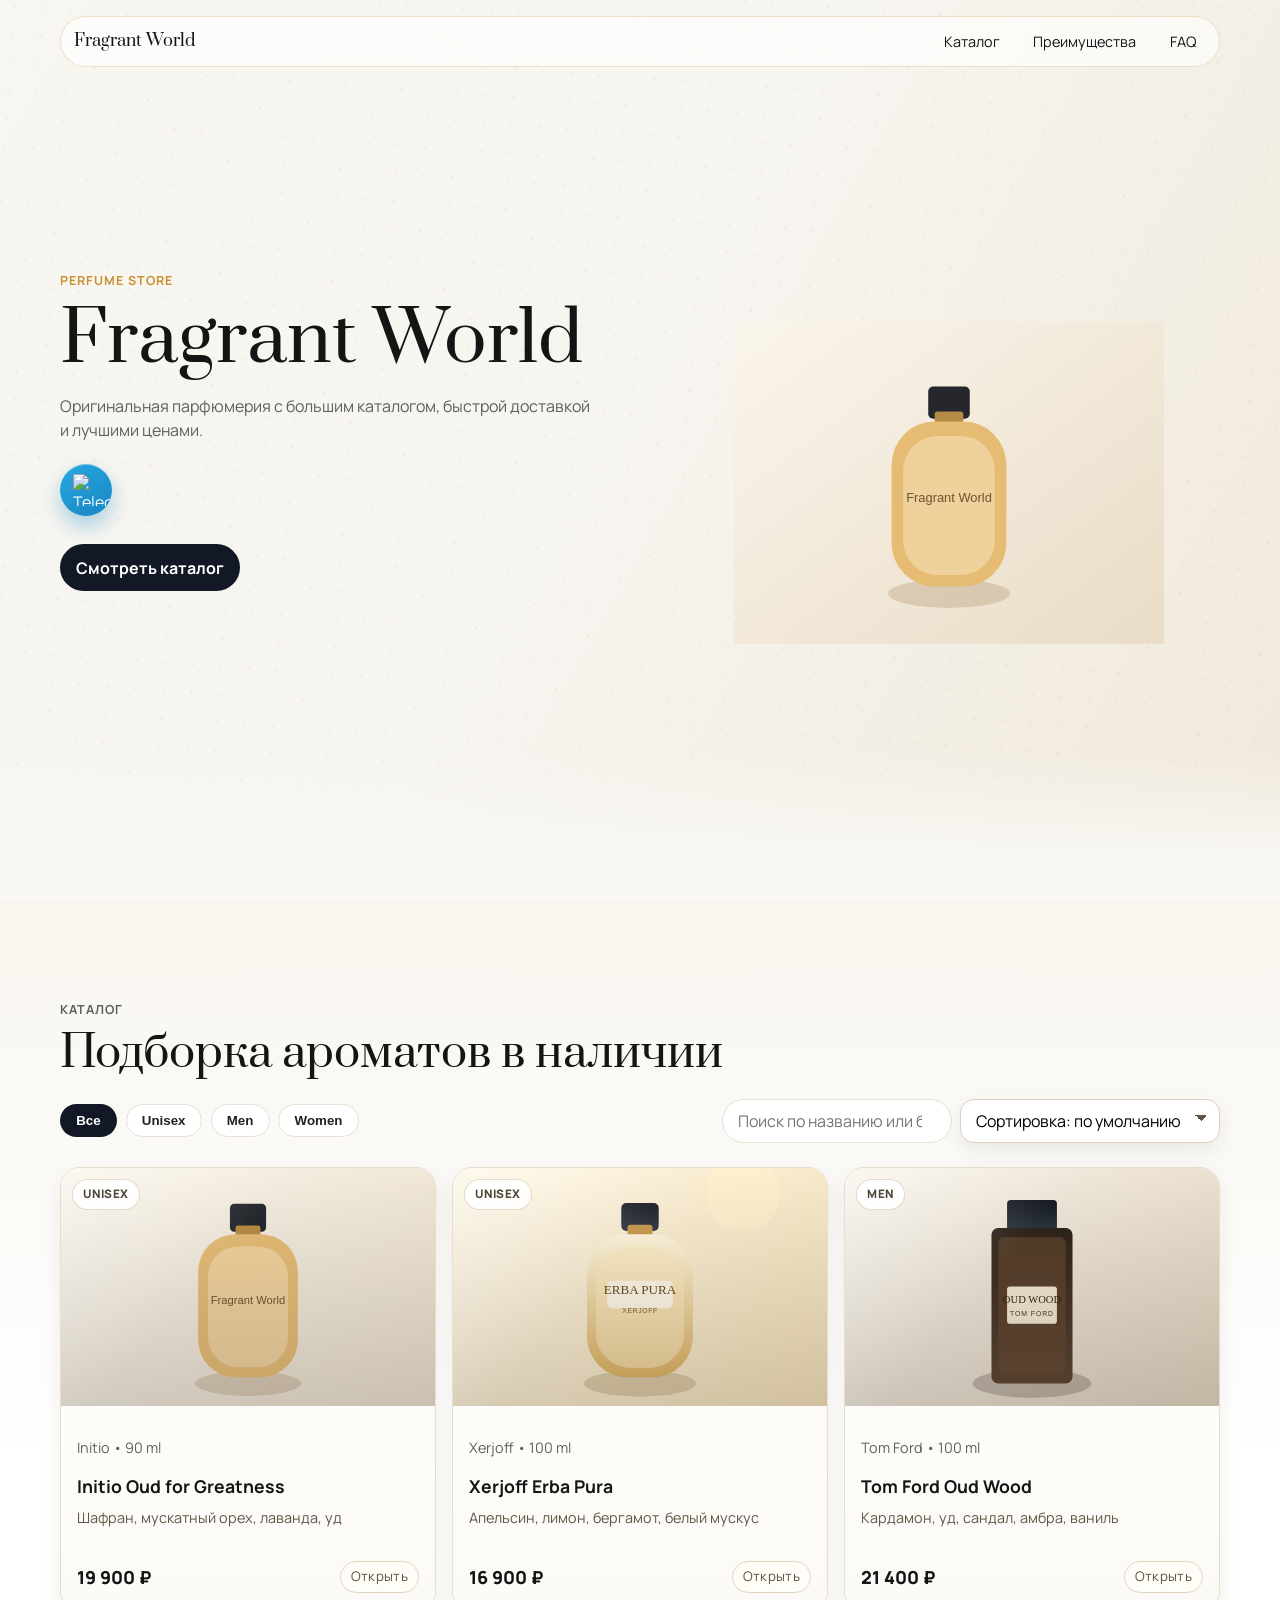
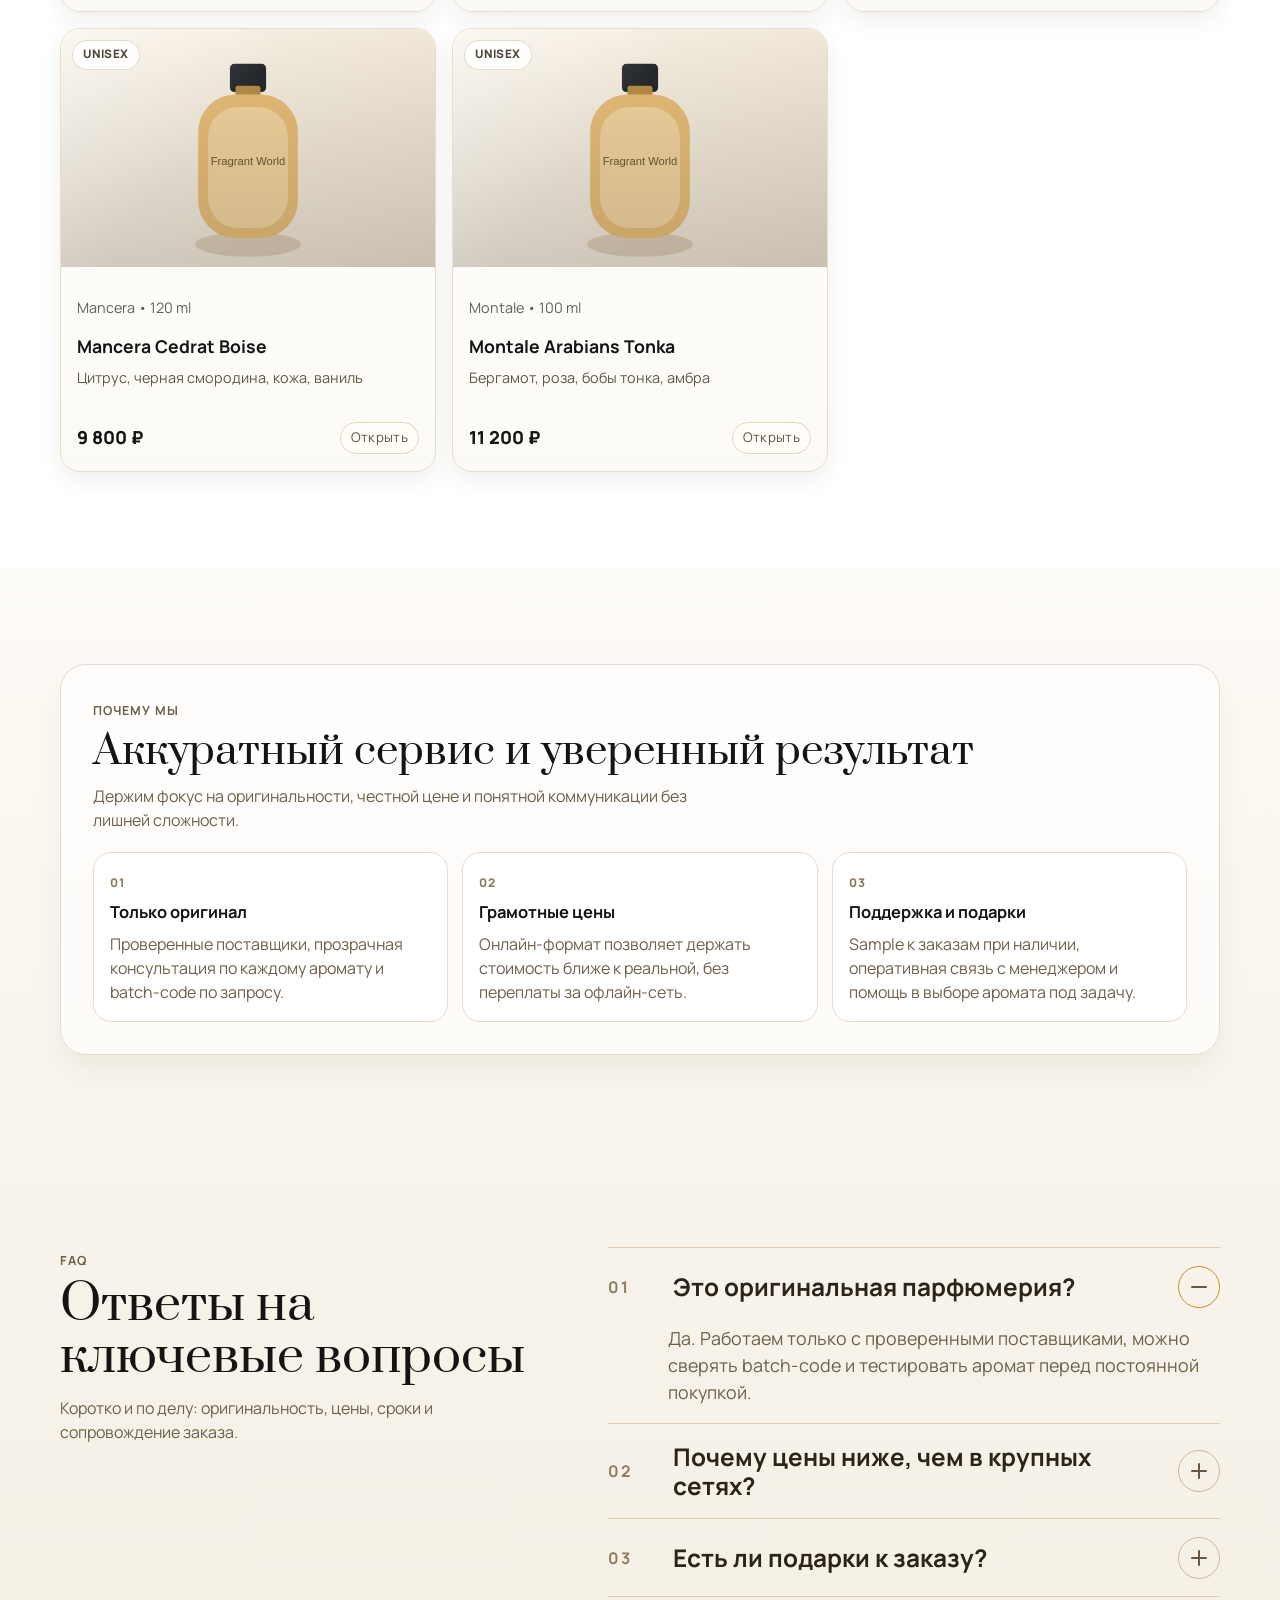
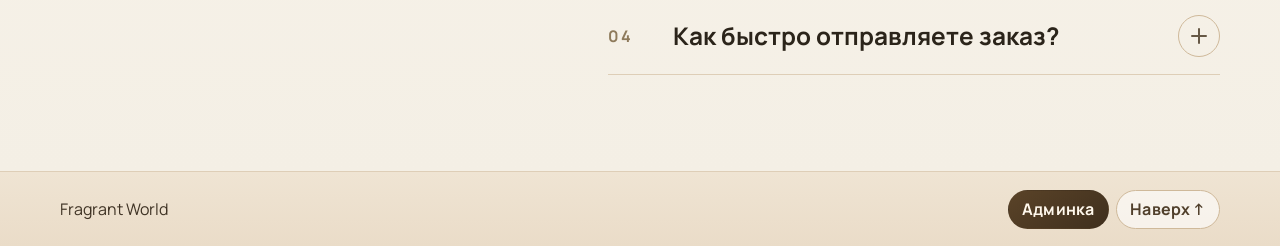
==== commit f8be05b5: "Improve mobile 3D loading and polish UI buttons/images" ====
--- a/index.html
+++ b/index.html
@@ -32,7 +32,7 @@
 
         <div class="social-row">
           <a class="social-link" href="https://t.me/fragrantworlddstore" target="_blank" rel="noopener" aria-label="Telegram канал">
-            <span aria-hidden="true">✈</span>
+            <img src="assets/models/telegram-logo.png" alt="Telegram" class="social-link__img" />
           </a>
         </div>
 
@@ -45,11 +45,15 @@
             id="perfumeModel"
             class="perfume-model"
             src="assets/models/perfume.glb"
+            poster="assets/images/perfume-fallback.svg"
+            loading="eager"
+            reveal="auto"
             camera-controls
             auto-rotate
             rotation-per-second="18deg"
             shadow-intensity="1"
             exposure="1.08"
+            interaction-prompt="none"
             ar
           ></model-viewer>
         </div>
@@ -193,6 +197,7 @@
 
   <script src="data.js"></script>
   <script type="module" src="vendor/model-viewer.min.js"></script>
+  <script nomodule src="vendor/model-viewer-umd.min.js"></script>
   <script src="app.js"></script>
 </body>
 </html>
--- a/styles.css
+++ b/styles.css
@@ -17,6 +17,10 @@
 body {
   margin: 0;
   padding: 0;
+}
+
+html {
+  scroll-behavior: smooth;
 }
 
 body {
@@ -164,13 +168,13 @@
   border-radius: 50%;
   display: inline-grid;
   place-items: center;
-  font-size: 1.3rem;
   color: #fff;
   background: linear-gradient(145deg, #27a8e0, #1786c3);
   box-shadow:
     0 10px 22px rgba(23, 134, 195, 0.36),
     inset 0 1px 0 rgba(255, 255, 255, 0.35);
   transition: transform 220ms ease, box-shadow 220ms ease;
+  overflow: hidden;
 }
 
 .social-link:hover {
@@ -178,6 +182,13 @@
   box-shadow:
     0 14px 26px rgba(23, 134, 195, 0.42),
     inset 0 1px 0 rgba(255, 255, 255, 0.38);
+}
+
+.social-link__img {
+  width: 62%;
+  height: 62%;
+  object-fit: contain;
+  display: block;
 }
 
 .contact-card {
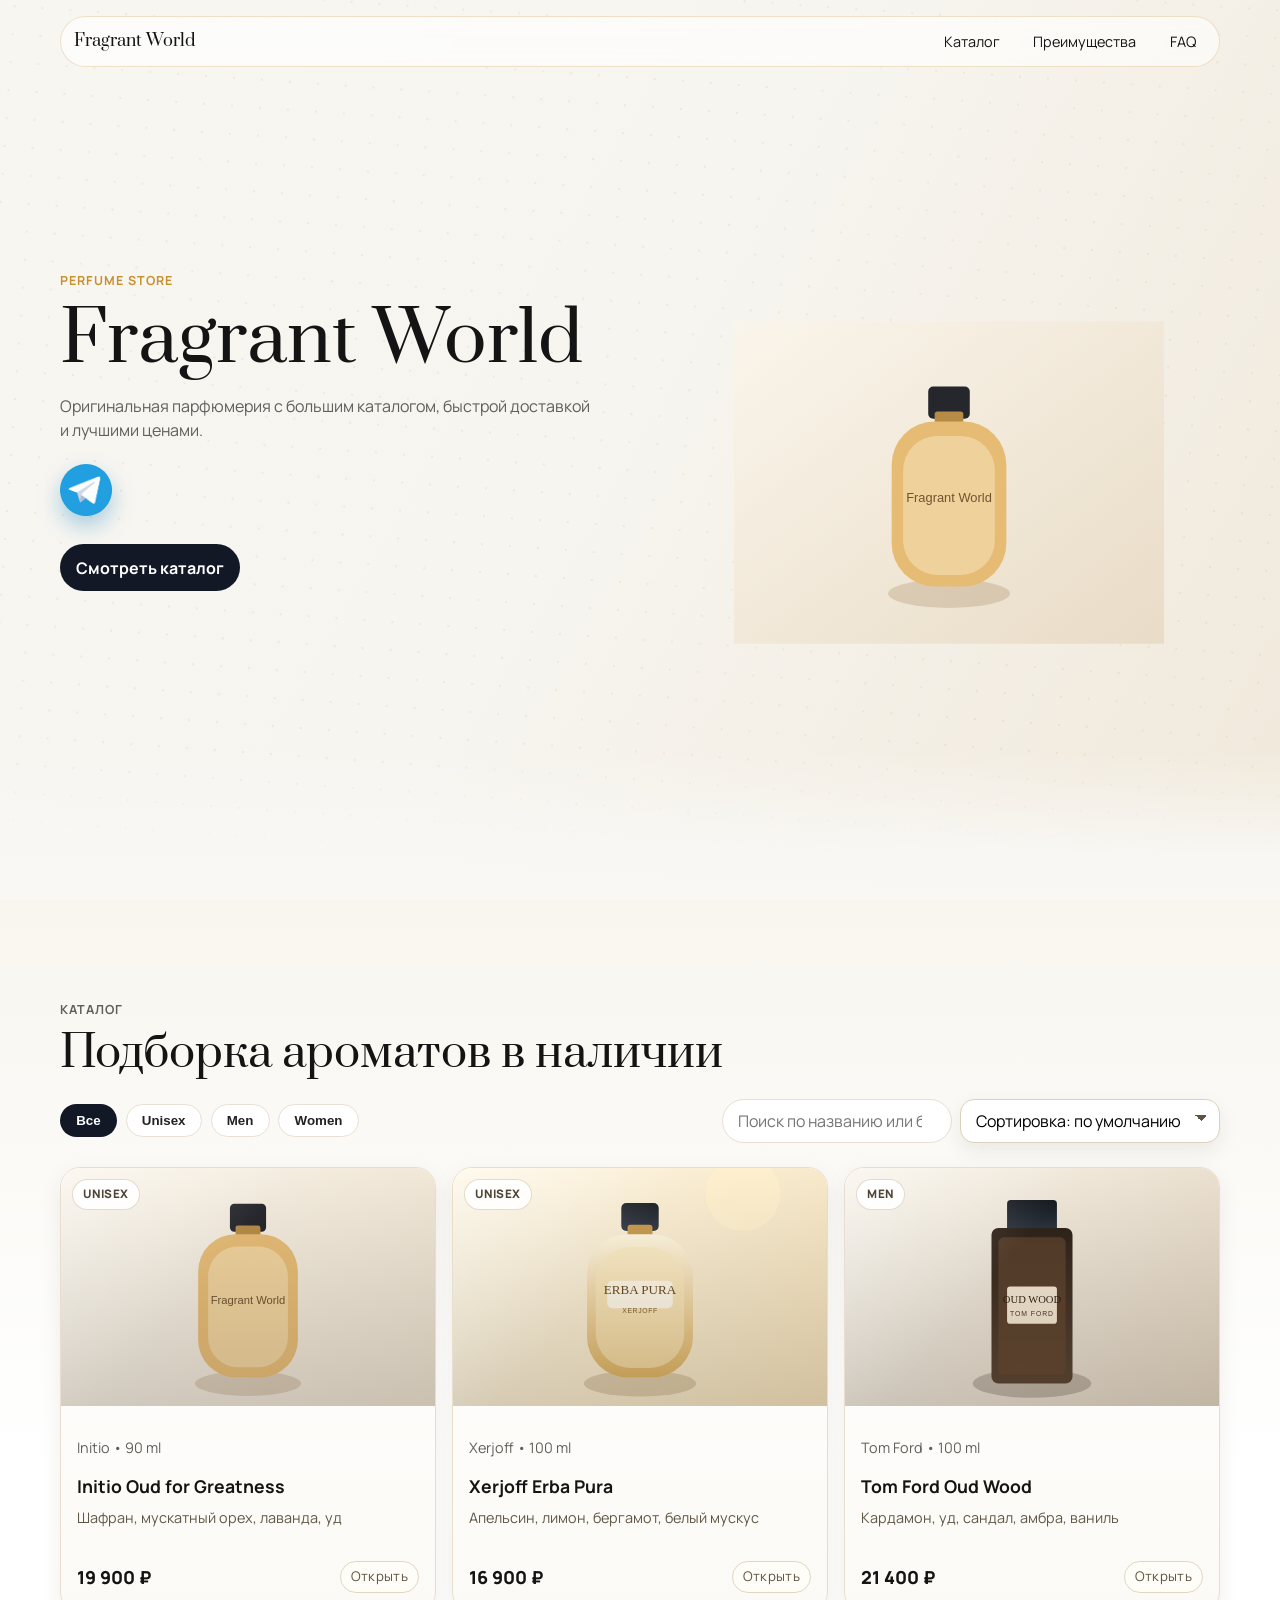
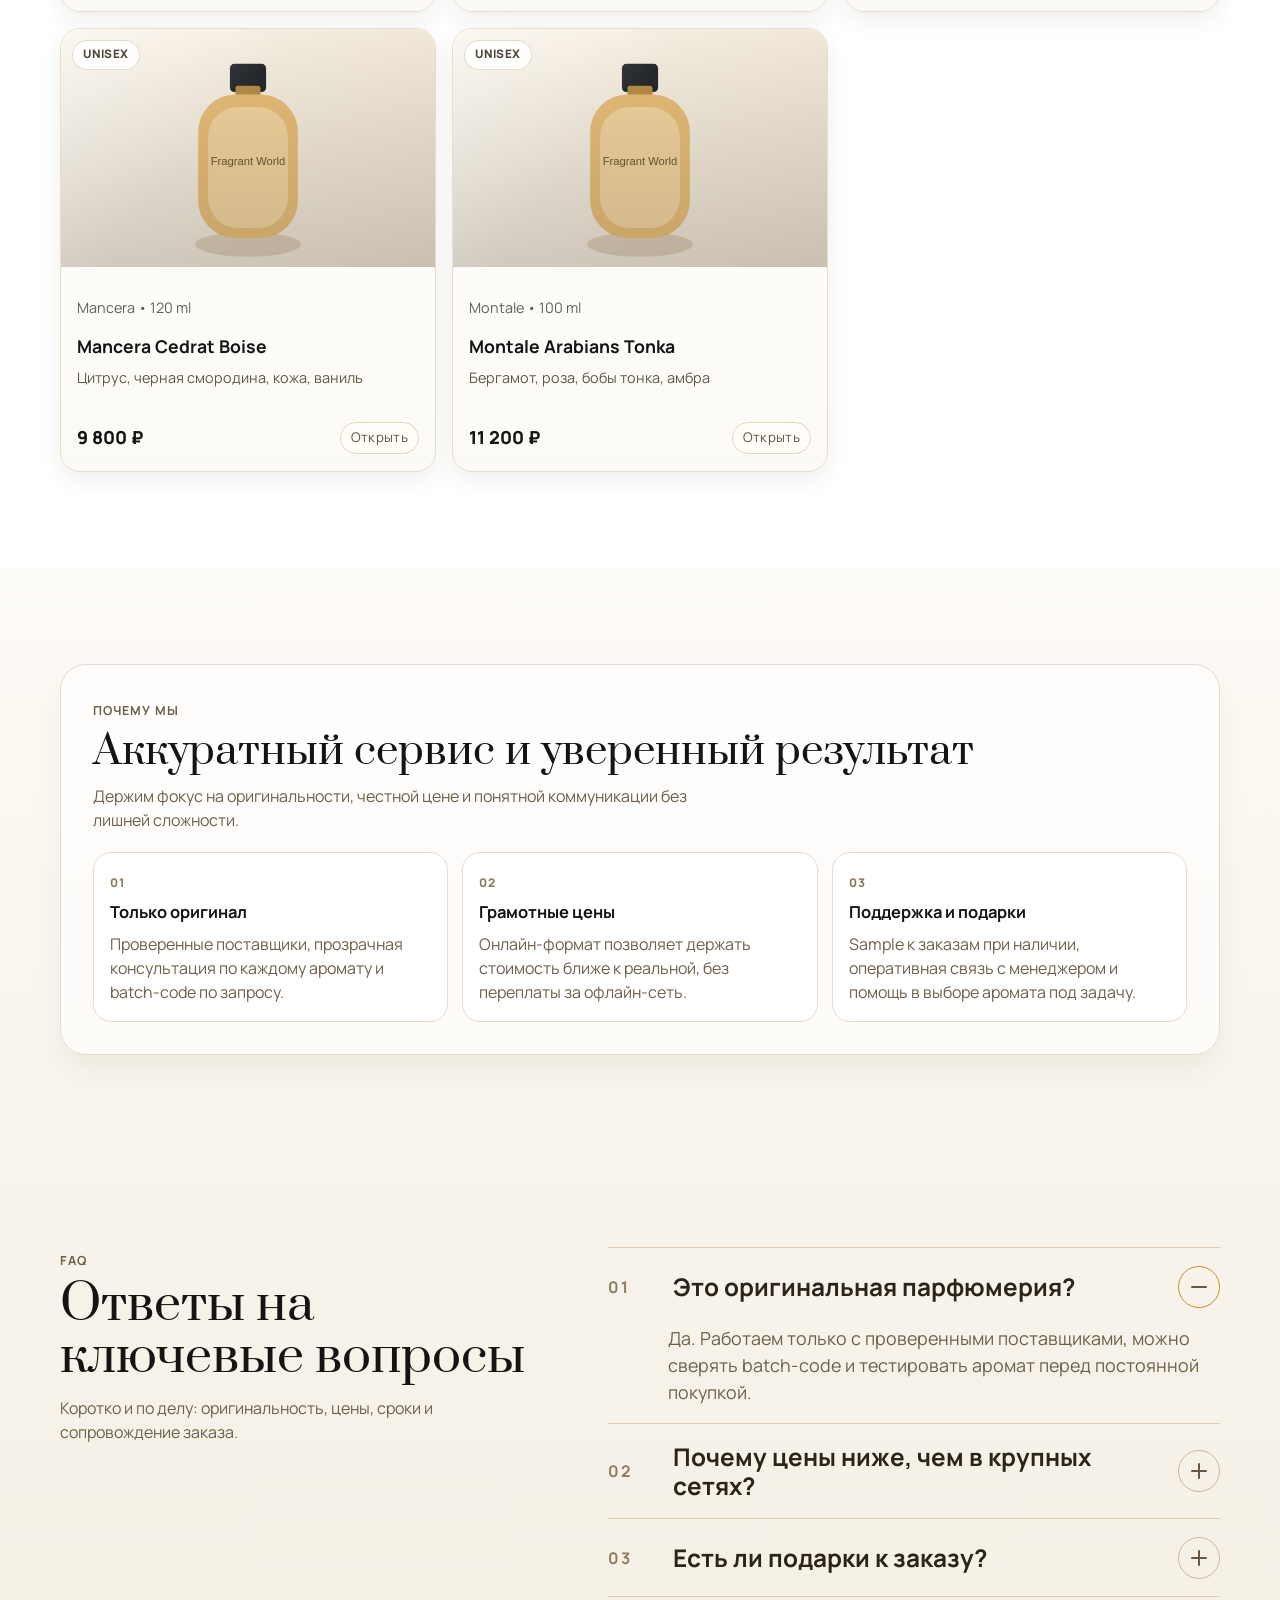
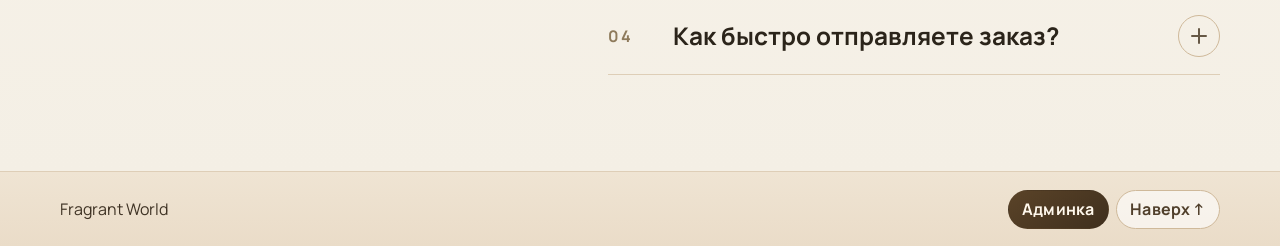
==== commit 33223523: "Add custom mobile sort dropdown UI" ====
--- a/index.html
+++ b/index.html
@@ -45,6 +45,8 @@
             id="perfumeModel"
             class="perfume-model"
             src="assets/models/perfume.glb"
+            data-desktop-src="assets/models/perfume.glb"
+            data-mobile-src="assets/models/perfume-mobile.glb"
             poster="assets/images/perfume-fallback.svg"
             loading="eager"
             reveal="auto"
@@ -79,12 +81,24 @@
 
           <div class="catalog-tools__right">
             <input id="searchInput" class="search-input" type="search" placeholder="Поиск по названию или бренду" />
-            <select id="sortSelect" class="sort-select">
+            <select id="sortSelect" class="sort-select sort-select-native">
               <option value="default">Сортировка: по умолчанию</option>
               <option value="price-asc">Цена: по возрастанию</option>
               <option value="price-desc">Цена: по убыванию</option>
               <option value="name-asc">Название: А-Я</option>
             </select>
+            <div class="sort-custom" id="sortCustom">
+              <button class="sort-custom__trigger" id="sortTrigger" type="button" aria-expanded="false" aria-controls="sortMenu">
+                <span id="sortLabel">Сортировка: по умолчанию</span>
+                <span class="sort-custom__arrow" aria-hidden="true"></span>
+              </button>
+              <div class="sort-custom__menu" id="sortMenu" role="listbox" aria-label="Сортировка">
+                <button class="sort-custom__option is-active" type="button" data-sort="default">Сортировка: по умолчанию</button>
+                <button class="sort-custom__option" type="button" data-sort="price-asc">Цена: по возрастанию</button>
+                <button class="sort-custom__option" type="button" data-sort="price-desc">Цена: по убыванию</button>
+                <button class="sort-custom__option" type="button" data-sort="name-asc">Название: А-Я</button>
+              </div>
+            </div>
           </div>
         </div>
 
--- a/styles.css
+++ b/styles.css
@@ -185,9 +185,10 @@
 }
 
 .social-link__img {
-  width: 62%;
-  height: 62%;
-  object-fit: contain;
+  width: 100%;
+  height: 100%;
+  object-fit: cover;
+  border-radius: 50%;
   display: block;
 }
 
@@ -444,6 +445,83 @@
   box-shadow: 0 0 0 3px rgba(200, 143, 47, 0.2);
 }
 
+.sort-custom {
+  display: none;
+  position: relative;
+  width: 100%;
+}
+
+.sort-custom__trigger {
+  width: 100%;
+  min-height: 46px;
+  border: 1px solid #ddd1be;
+  border-radius: 13px;
+  background: #fffdf9;
+  color: #4b4032;
+  padding: 0.66rem 0.9rem;
+  display: flex;
+  align-items: center;
+  justify-content: space-between;
+  gap: 0.6rem;
+  font: inherit;
+  text-align: left;
+  cursor: pointer;
+}
+
+.sort-custom__arrow {
+  width: 10px;
+  height: 10px;
+  border-left: 2px solid #6a5b47;
+  border-bottom: 2px solid #6a5b47;
+  transform: rotate(-45deg) translateY(-1px);
+  transition: transform 200ms ease;
+}
+
+.sort-custom.is-open .sort-custom__arrow {
+  transform: rotate(135deg) translateY(1px);
+}
+
+.sort-custom__menu {
+  position: absolute;
+  top: calc(100% + 0.4rem);
+  left: 0;
+  right: 0;
+  border: 1px solid #e2d5c1;
+  background: #fffaf2;
+  border-radius: 14px;
+  box-shadow: 0 12px 24px rgba(67, 46, 19, 0.12);
+  padding: 0.35rem;
+  display: none;
+  z-index: 30;
+}
+
+.sort-custom.is-open .sort-custom__menu {
+  display: grid;
+  gap: 0.24rem;
+}
+
+.sort-custom__option {
+  width: 100%;
+  border: none;
+  border-radius: 10px;
+  background: transparent;
+  padding: 0.56rem 0.62rem;
+  text-align: left;
+  font: inherit;
+  color: #4f4333;
+  cursor: pointer;
+}
+
+.sort-custom__option.is-active {
+  background: #f3e7d3;
+  color: #2e2418;
+  font-weight: 700;
+}
+
+.sort-custom__option:active {
+  transform: scale(0.997);
+}
+
 .filter-btn {
   border: 1px solid var(--line);
   background: #fff;
@@ -1175,6 +1253,14 @@
     border-radius: 13px;
   }
 
+  .sort-select-native {
+    display: none;
+  }
+
+  .sort-custom {
+    display: block;
+  }
+
   .filter-btn {
     padding: 0.48rem 0.8rem;
     font-size: 0.98rem;
